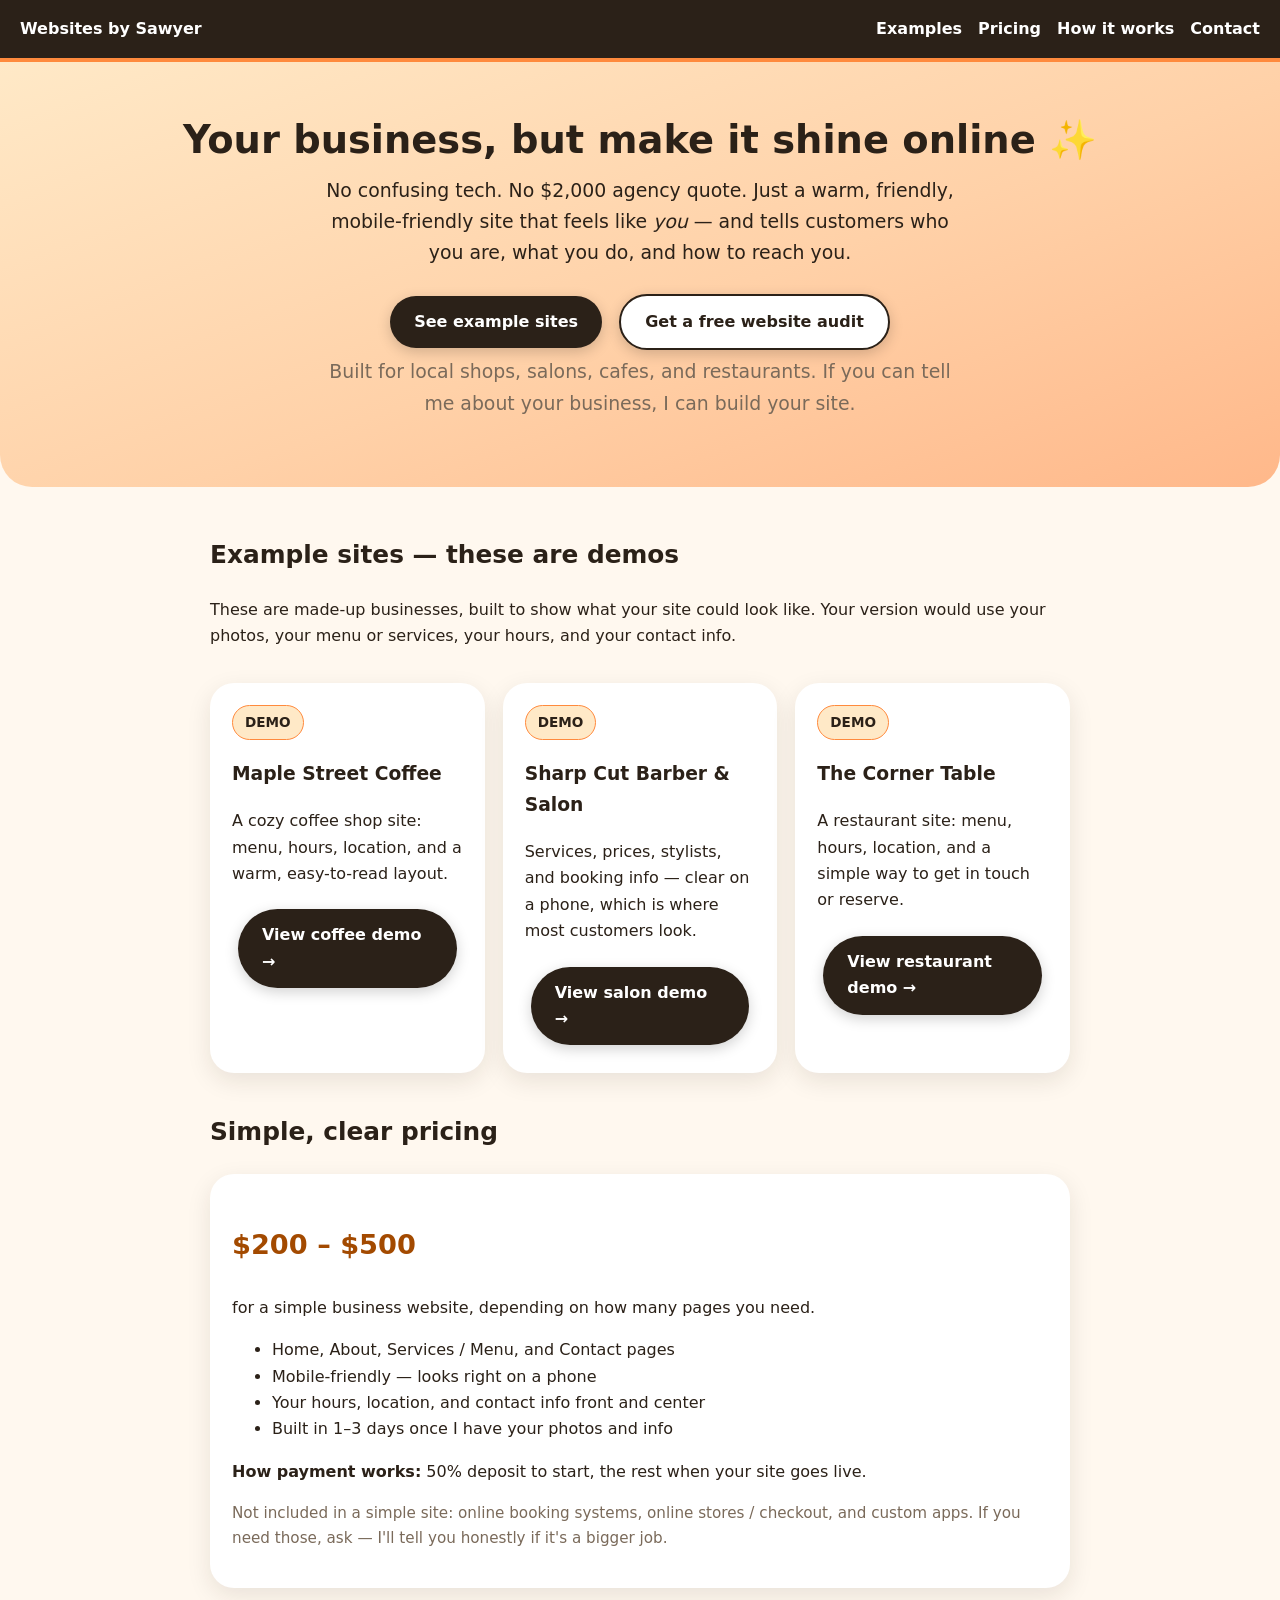
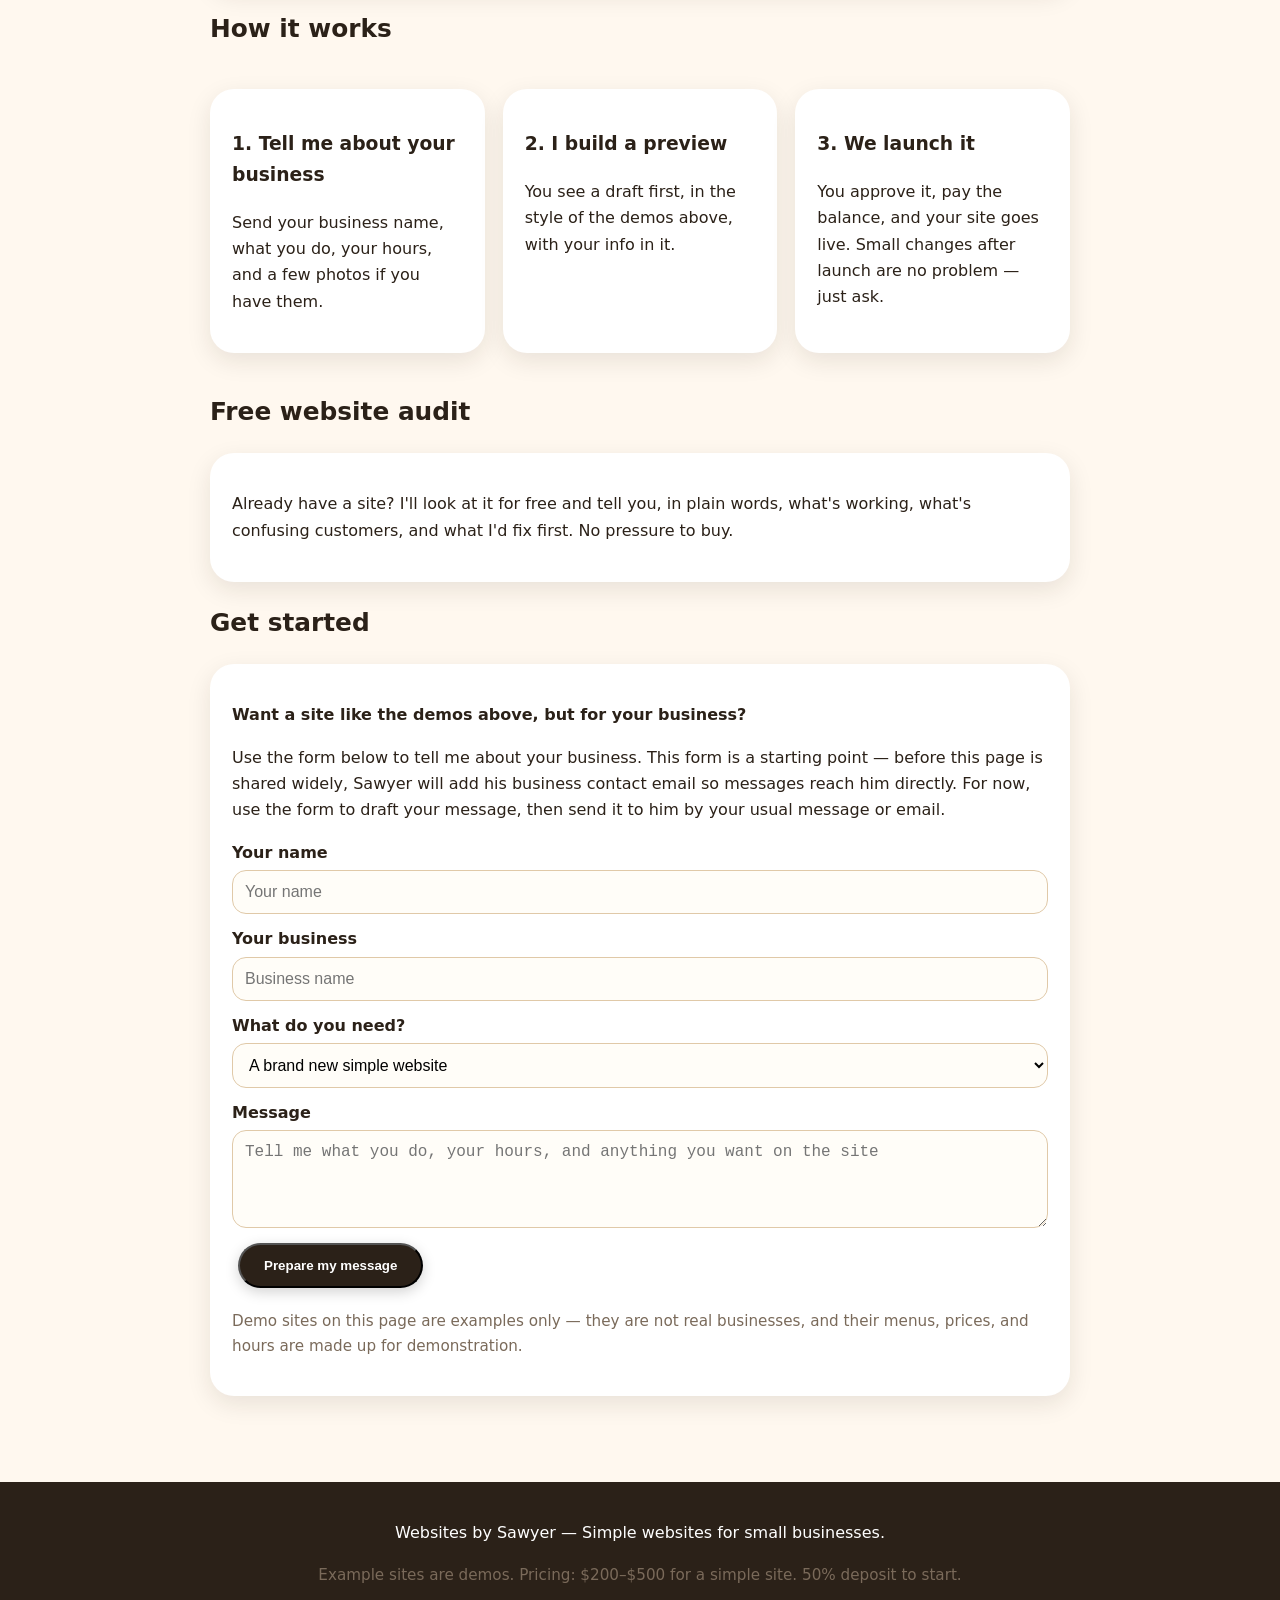
==== index.html @ b6673695 "Warmer, rounder, less boxy design with more personality" ====
<!DOCTYPE html><html lang="en"><head><meta charset="utf-8"><meta name="viewport" content="width=device-width,initial-scale=1">
<title>Websites by Sawyer — Simple Websites for Small Businesses</title><link rel="stylesheet" href="style.css"></head><body>
<header><a href="index.html"><strong>Websites by Sawyer</strong></a><nav><a href="#examples">Examples</a><a href="#pricing">Pricing</a><a href="#how">How it works</a><a href="#contact">Contact</a></nav></header>
<section class="hero"><h1>Your business, but make it shine online ✨</h1><p>No confusing tech. No $2,000 agency quote. Just a warm, friendly, mobile-friendly site that feels like <em>you</em> — and tells customers who you are, what you do, and how to reach you.</p>
<a class="btn" href="#examples">See example sites</a> <a class="btn light" href="#contact">Get a free website audit</a>
<p class="small">Built for local shops, salons, cafes, and restaurants. If you can tell me about your business, I can build your site.</p></section>
<main class="wrap">
<h2 id="examples">Example sites — these are demos</h2><p>These are made-up businesses, built to show what your site could look like. Your version would use your photos, your menu or services, your hours, and your contact info.</p>
<div class="grid">
<div class="card"><span class="demo-tag">DEMO</span><h3>Maple Street Coffee</h3><p>A cozy coffee shop site: menu, hours, location, and a warm, easy-to-read layout.</p><a class="btn" href="demos/coffee.html">View coffee demo →</a></div>
<div class="card"><span class="demo-tag">DEMO</span><h3>Sharp Cut Barber &amp; Salon</h3><p>Services, prices, stylists, and booking info — clear on a phone, which is where most customers look.</p><a class="btn" href="demos/salon.html">View salon demo →</a></div>
<div class="card"><span class="demo-tag">DEMO</span><h3>The Corner Table</h3><p>A restaurant site: menu, hours, location, and a simple way to get in touch or reserve.</p><a class="btn" href="demos/restaurant.html">View restaurant demo →</a></div>
</div>

<h2 id="pricing">Simple, clear pricing</h2>
<div class="card"><p class="price">$200 – $500</p><p>for a simple business website, depending on how many pages you need.</p><ul>
<li>Home, About, Services / Menu, and Contact pages</li><li>Mobile-friendly — looks right on a phone</li><li>Your hours, location, and contact info front and center</li><li>Built in 1–3 days once I have your photos and info</li></ul><p><strong>How payment works:</strong> 50% deposit to start, the rest when your site goes live.</p><p class="small">Not included in a simple site: online booking systems, online stores / checkout, and custom apps. If you need those, ask — I'll tell you honestly if it's a bigger job.</p></div>

<h2 id="how">How it works</h2><div class="grid">
<div class="card"><h3>1. Tell me about your business</h3><p>Send your business name, what you do, your hours, and a few photos if you have them.</p></div>
<div class="card"><h3>2. I build a preview</h3><p>You see a draft first, in the style of the demos above, with your info in it.</p></div>
<div class="card"><h3>3. We launch it</h3><p>You approve it, pay the balance, and your site goes live. Small changes after launch are no problem — just ask.</p></div></div>

<h2>Free website audit</h2><div class="card"><p>Already have a site? I'll look at it for free and tell you, in plain words, what's working, what's confusing customers, and what I'd fix first. No pressure to buy.</p></div>

<h2 id="contact">Get started</h2><div class="card">
<p><strong>Want a site like the demos above, but for your business?</strong></p>
<p>Use the form below to tell me about your business. This form is a starting point — before this page is shared widely, Sawyer will add his business contact email so messages reach him directly. For now, use the form to draft your message, then send it to him by your usual message or email.</p>
<form onsubmit="document.getElementById('thanks').style.display='block';return false;">
<label>Your name</label><input required placeholder="Your name">
<label>Your business</label><input required placeholder="Business name">
<label>What do you need?</label><select><option>A brand new simple website</option><option>A free audit of my current site</option><option>Fixes / updates to my current site</option></select>
<label>Message</label><textarea rows="4" placeholder="Tell me what you do, your hours, and anything you want on the site"></textarea>
<button class="btn" type="submit">Prepare my message</button>
<p id="thanks" style="display:none"><strong>Thanks!</strong> Copy your message above and send it to Sawyer. Once his business email is added here, this form will send directly.</p>
</form><p class="small">Demo sites on this page are examples only — they are not real businesses, and their menus, prices, and hours are made up for demonstration.</p></div>
</main><footer><p>Websites by Sawyer — Simple websites for small businesses.</p><p class="small">Example sites are demos. Pricing: $200–$500 for a simple site. 50% deposit to start.</p></footer></body></html>
---- style.css ----
*{box-sizing:border-box}body{margin:0;font-family:system-ui,-apple-system,Segoe UI,Roboto,Arial,sans-serif;color:#2b2118;background:#fff8ef;line-height:1.65}
a{color:#a34a00}header{background:#2b2118;color:#fff;padding:16px 20px;display:flex;justify-content:space-between;align-items:center;flex-wrap:wrap;gap:10px;border-bottom:4px solid #ff8a3d}
header a{color:#fff;text-decoration:none}nav a{margin-left:16px;font-weight:600}
.wrap{max-width:900px;margin:0 auto;padding:28px 20px}
.hero{padding:56px 20px 48px;text-align:center;background:linear-gradient(160deg,#ffe9c7,#ffd1a8 55%,#ffb88a);border-bottom-left-radius:32px;border-bottom-right-radius:32px}
.hero h1{font-size:2.4rem;line-height:1.15;margin:0 0 12px}.hero p{font-size:1.18rem;max-width:640px;margin:0 auto 20px}
.btn{display:inline-block;background:#2b2118;color:#fff!important;padding:13px 24px;border-radius:999px;text-decoration:none;font-weight:700;margin:6px;box-shadow:0 4px 14px rgba(0,0,0,.18);transition:transform .15s}
.btn:hover{transform:translateY(-2px)}.btn.light{background:#fff;color:#2b2118!important;border:2px solid #2b2118}
.card{border:0;border-radius:24px;padding:22px;margin:18px 0;background:#fff;box-shadow:0 8px 24px rgba(43,33,24,.10)}
.grid{display:grid;grid-template-columns:repeat(auto-fit,minmax(240px,1fr));gap:18px}
.price{font-size:1.7rem;font-weight:800;color:#a34a00}.demo-tag{display:inline-block;background:#ffe9c7;border:1px solid #ff8a3d;padding:5px 12px;border-radius:999px;font-size:.85rem;font-weight:800}
label{display:block;margin:12px 0 4px;font-weight:600}input,textarea,select{width:100%;padding:12px;border:1px solid #e0c9a8;border-radius:14px;font-size:1rem;background:#fffdf8}
button{cursor:pointer}footer{background:#2b2118;color:#fff;text-align:center;padding:22px;margin-top:40px}
.small{color:#7a6a5a;font-size:.95rem}.menu-item{display:flex;justify-content:space-between;gap:16px;padding:12px 0;border-bottom:1px dashed #e0c9a8}
h2{font-size:1.55rem}
@media(max-width:600px){.hero h1{font-size:1.85rem}nav a{margin-left:10px}.hero{border-bottom-left-radius:24px;border-bottom-right-radius:24px}}
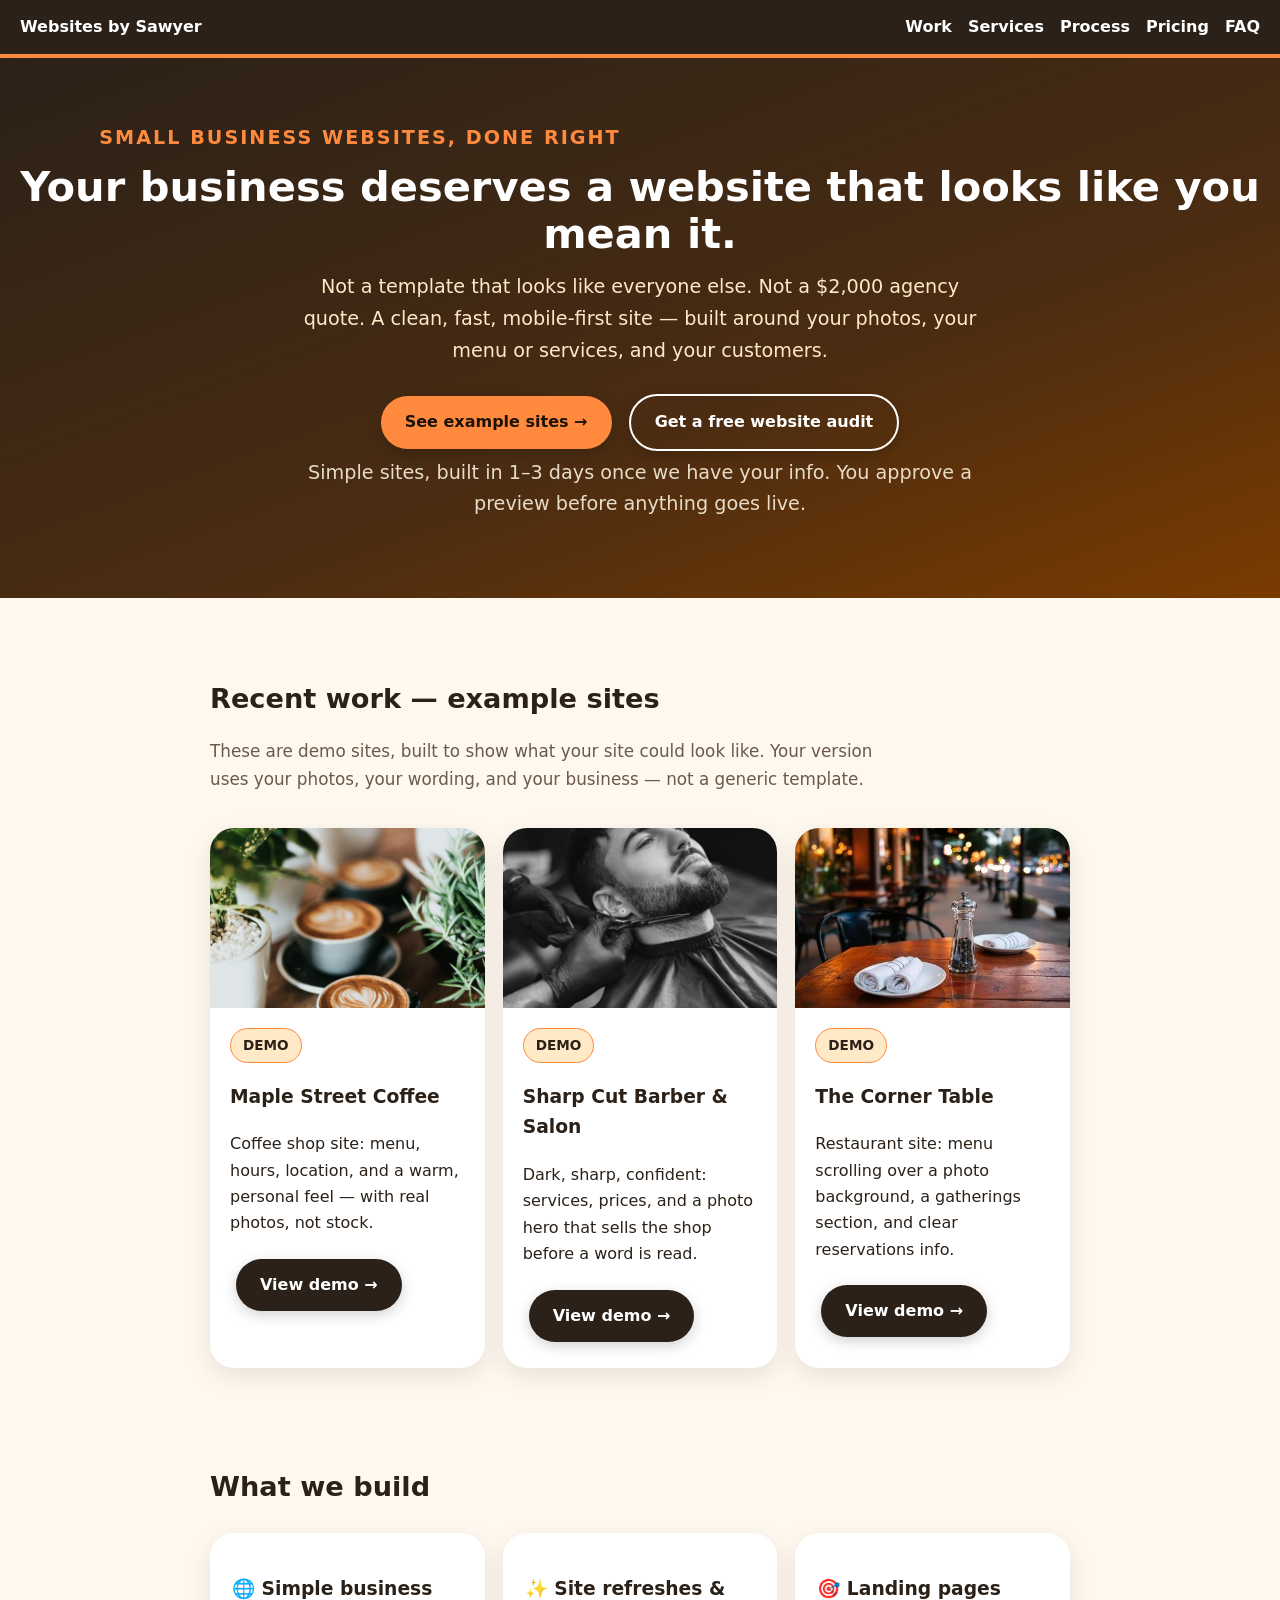
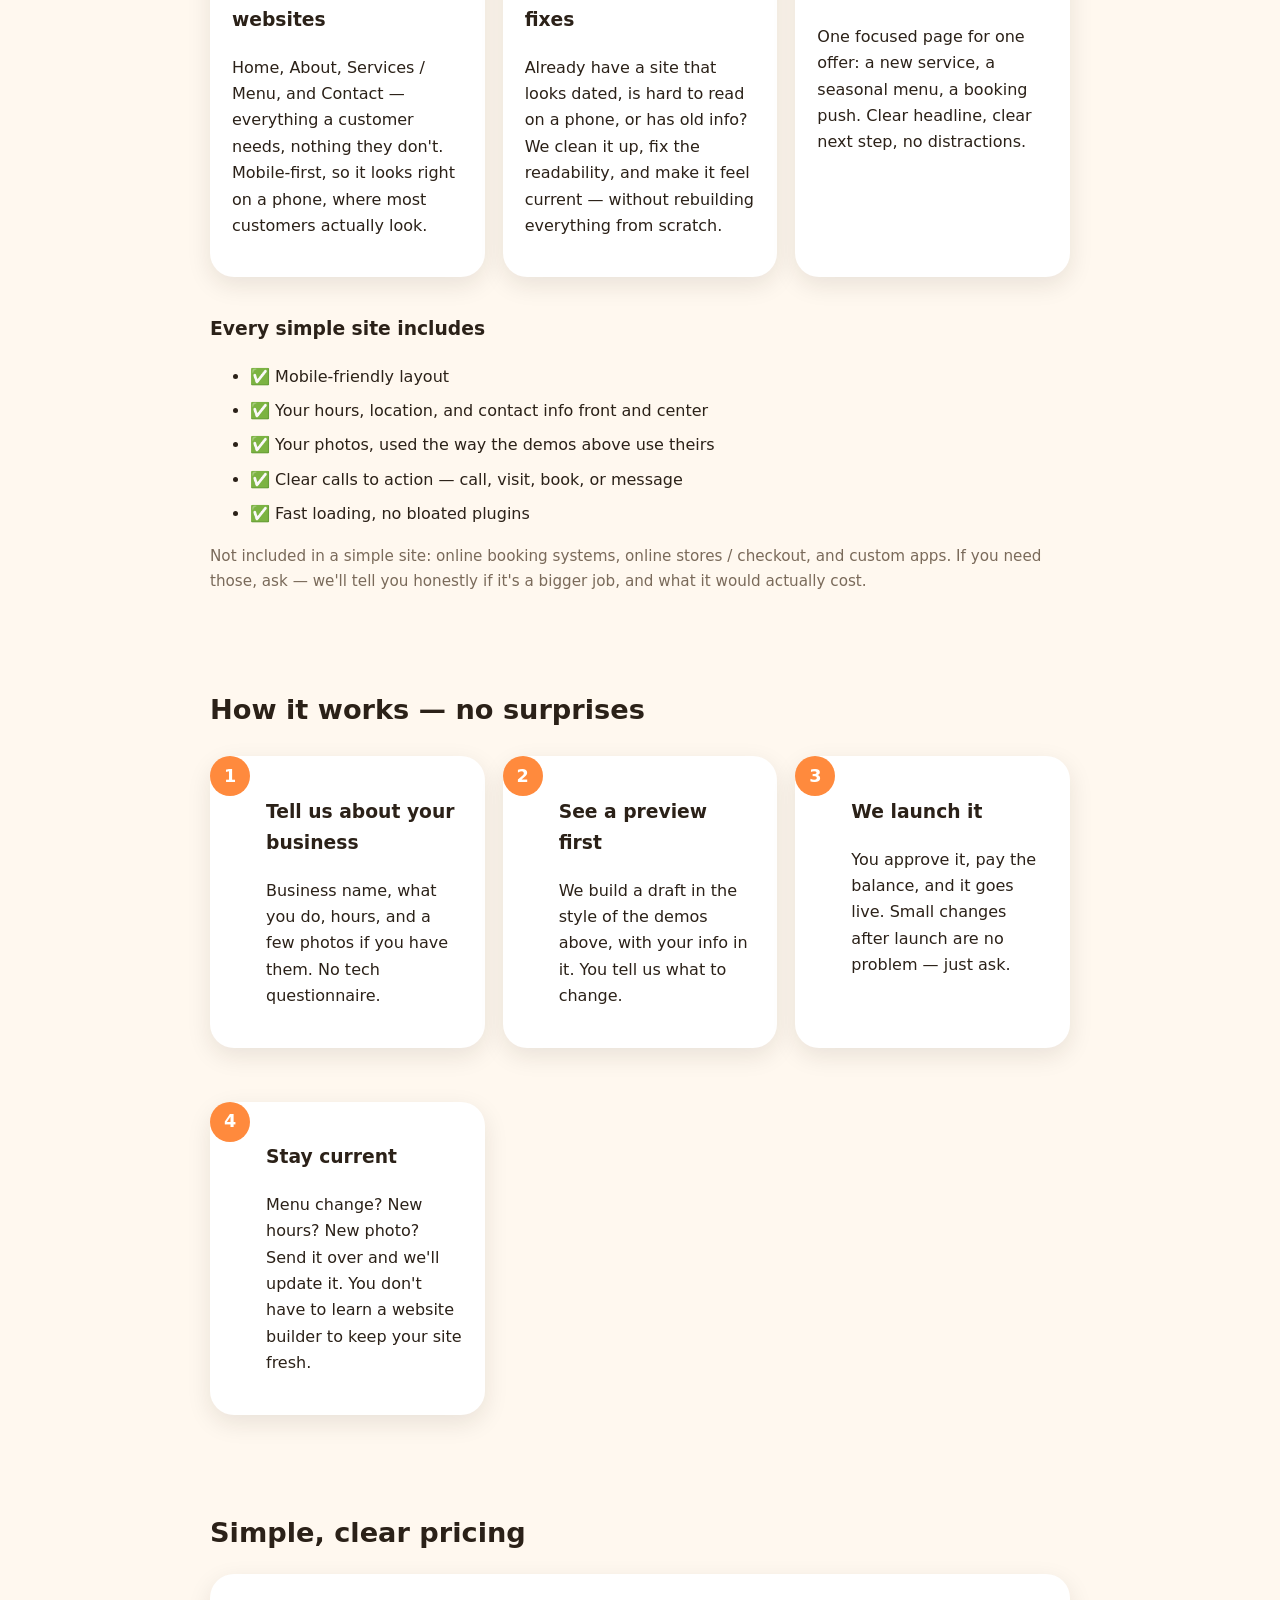
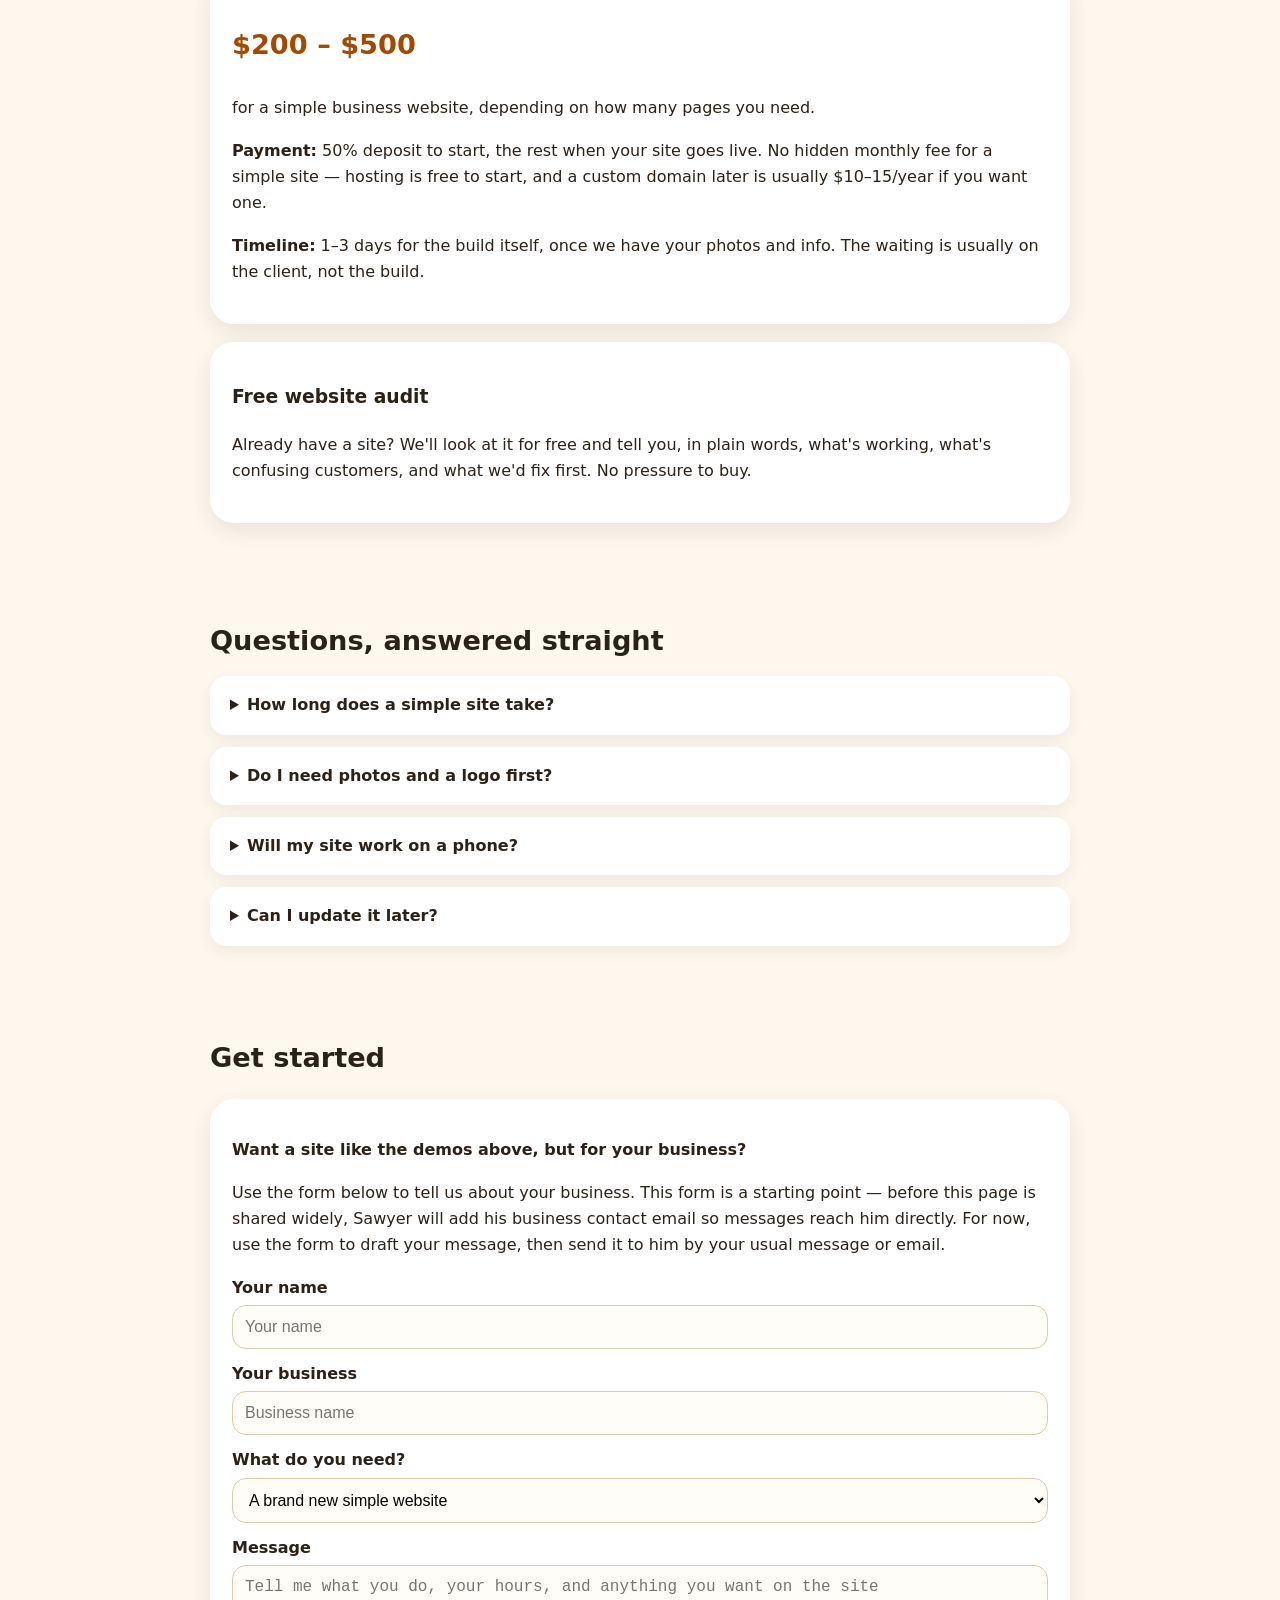
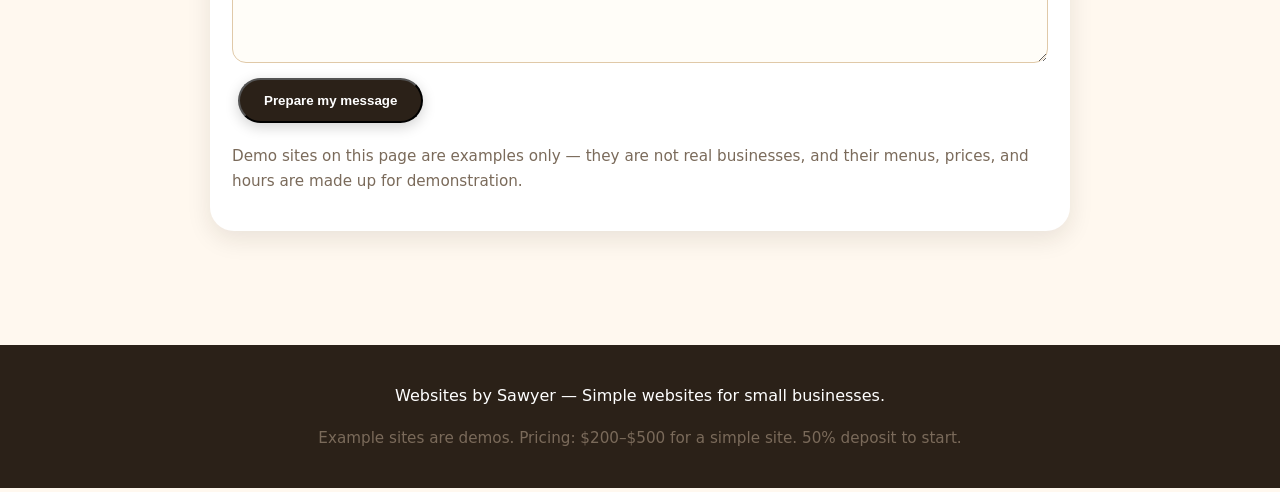
==== commit d974272c: "Landing page: advanced professional redesign with portfolio photos, services, process, FAQ" ====
--- a/index.html
+++ b/index.html
@@ -1,31 +1,60 @@
 <!DOCTYPE html><html lang="en"><head><meta charset="utf-8"><meta name="viewport" content="width=device-width,initial-scale=1">
-<title>Websites by Sawyer — Simple Websites for Small Businesses</title><link rel="stylesheet" href="style.css"></head><body>
-<header><a href="index.html"><strong>Websites by Sawyer</strong></a><nav><a href="#examples">Examples</a><a href="#pricing">Pricing</a><a href="#how">How it works</a><a href="#contact">Contact</a></nav></header>
-<section class="hero"><h1>Your business, but make it shine online ✨</h1><p>No confusing tech. No $2,000 agency quote. Just a warm, friendly, mobile-friendly site that feels like <em>you</em> — and tells customers who you are, what you do, and how to reach you.</p>
-<a class="btn" href="#examples">See example sites</a> <a class="btn light" href="#contact">Get a free website audit</a>
-<p class="small">Built for local shops, salons, cafes, and restaurants. If you can tell me about your business, I can build your site.</p></section>
+<title>Websites by Sawyer — Simple Websites for Small Businesses</title><link rel="stylesheet" href="style.css">
+<style>
+.topbar{position:sticky;top:0;z-index:10;background:#2b2118;color:#fff;padding:14px 20px;display:flex;justify-content:space-between;align-items:center;flex-wrap:wrap;gap:10px;border-bottom:4px solid #ff8a3d}
+.topbar a{color:#fff;text-decoration:none}.topbar nav a{margin-left:16px;font-weight:600}
+.hero2{padding:64px 20px 56px;text-align:center;background:linear-gradient(160deg,#2b2118,#4a2c12 60%,#7a3b00);color:#fff}
+.hero2 h1{font-size:2.6rem;line-height:1.12;margin:0 0 14px}.hero2 p{font-size:1.2rem;max-width:680px;margin:0 auto 22px;color:#ffe9c7}
+.hero2 .btn{background:#ff8a3d;color:#1e1206!important;border:0}
+.section{padding:28px 0}.section h2{font-size:1.7rem;margin-bottom:6px}.lead{color:#6b5a4a;font-size:1.05rem;max-width:680px}
+.steps{counter-reset:step}.step{position:relative;padding-left:56px}.step b{position:absolute;left:0;top:0;width:40px;height:40px;border-radius:50%;background:#ff8a3d;color:#fff;display:flex;align-items:center;justify-content:center;font-size:1.1rem}
+.portfolio img{width:100%;height:180px;object-fit:cover;border-radius:16px 16px 0 0;display:block}
+.portfolio .card{padding:0;overflow:hidden}.portfolio .card>div{padding:20px}
+.faq details{background:#fff;border-radius:16px;padding:16px 20px;margin:12px 0;box-shadow:0 6px 18px rgba(43,33,24,.08)}
+.faq summary{font-weight:700;cursor:pointer}
+.check li{margin:8px 0}
+@media(max-width:600px){.hero2 h1{font-size:2rem}.topbar nav a{margin-left:10px}}
+</style></head><body>
+<header class="topbar"><a href="index.html"><strong>Websites by Sawyer</strong></a><nav><a href="#work">Work</a><a href="#services">Services</a><a href="#process">Process</a><a href="#pricing">Pricing</a><a href="#faq">FAQ</a></nav></header>
+<section class="hero2"><p style="letter-spacing:2px;font-weight:800;color:#ff8a3d;margin:0 0 10px">SMALL BUSINESS WEBSITES, DONE RIGHT</p>
+<h1>Your business deserves a website that looks like you mean it.</h1>
+<p>Not a template that looks like everyone else. Not a $2,000 agency quote. A clean, fast, mobile-first site — built around your photos, your menu or services, and your customers.</p>
+<a class="btn" href="#work">See example sites →</a> <a class="btn light" href="#contact" style="background:transparent;color:#fff!important;border:2px solid #fff">Get a free website audit</a>
+<p class="small" style="color:#e8dcc8">Simple sites, built in 1–3 days once we have your info. You approve a preview before anything goes live.</p></section>
 <main class="wrap">
-<h2 id="examples">Example sites — these are demos</h2><p>These are made-up businesses, built to show what your site could look like. Your version would use your photos, your menu or services, your hours, and your contact info.</p>
-<div class="grid">
-<div class="card"><span class="demo-tag">DEMO</span><h3>Maple Street Coffee</h3><p>A cozy coffee shop site: menu, hours, location, and a warm, easy-to-read layout.</p><a class="btn" href="demos/coffee.html">View coffee demo →</a></div>
-<div class="card"><span class="demo-tag">DEMO</span><h3>Sharp Cut Barber &amp; Salon</h3><p>Services, prices, stylists, and booking info — clear on a phone, which is where most customers look.</p><a class="btn" href="demos/salon.html">View salon demo →</a></div>
-<div class="card"><span class="demo-tag">DEMO</span><h3>The Corner Table</h3><p>A restaurant site: menu, hours, location, and a simple way to get in touch or reserve.</p><a class="btn" href="demos/restaurant.html">View restaurant demo →</a></div>
-</div>
+<section class="section" id="work"><h2>Recent work — example sites</h2><p class="lead">These are demo sites, built to show what your site could look like. Your version uses your photos, your wording, and your business — not a generic template.</p>
+<div class="grid portfolio">
+<div class="card"><img src="demos/coffee-photo.jpg" alt="Latte art coffees on a wooden table"><div><span class="demo-tag">DEMO</span><h3>Maple Street Coffee</h3><p>Coffee shop site: menu, hours, location, and a warm, personal feel — with real photos, not stock.</p><a class="btn" href="demos/coffee.html">View demo →</a></div></div>
+<div class="card"><img src="demos/barber-hero.jpg" alt="Barber trimming a beard"><div><span class="demo-tag">DEMO</span><h3>Sharp Cut Barber &amp; Salon</h3><p>Dark, sharp, confident: services, prices, and a photo hero that sells the shop before a word is read.</p><a class="btn" href="demos/salon.html">View demo →</a></div></div>
+<div class="card"><img src="demos/restaurant-hero.jpg" alt="Set outdoor restaurant table"><div><span class="demo-tag">DEMO</span><h3>The Corner Table</h3><p>Restaurant site: menu scrolling over a photo background, a gatherings section, and clear reservations info.</p><a class="btn" href="demos/restaurant.html">View demo →</a></div></div>
+</div></section>
 
-<h2 id="pricing">Simple, clear pricing</h2>
-<div class="card"><p class="price">$200 – $500</p><p>for a simple business website, depending on how many pages you need.</p><ul>
-<li>Home, About, Services / Menu, and Contact pages</li><li>Mobile-friendly — looks right on a phone</li><li>Your hours, location, and contact info front and center</li><li>Built in 1–3 days once I have your photos and info</li></ul><p><strong>How payment works:</strong> 50% deposit to start, the rest when your site goes live.</p><p class="small">Not included in a simple site: online booking systems, online stores / checkout, and custom apps. If you need those, ask — I'll tell you honestly if it's a bigger job.</p></div>
+<section class="section" id="services"><h2>What we build</h2><div class="grid">
+<div class="card"><h3>🌐 Simple business websites</h3><p>Home, About, Services / Menu, and Contact — everything a customer needs, nothing they don't. Mobile-first, so it looks right on a phone, where most customers actually look.</p></div>
+<div class="card"><h3>✨ Site refreshes &amp; fixes</h3><p>Already have a site that looks dated, is hard to read on a phone, or has old info? We clean it up, fix the readability, and make it feel current — without rebuilding everything from scratch.</p></div>
+<div class="card"><h3>🎯 Landing pages</h3><p>One focused page for one offer: a new service, a seasonal menu, a booking push. Clear headline, clear next step, no distractions.</p></div></div>
+<h3>Every simple site includes</h3><ul class="check"><li>✅ Mobile-friendly layout</li><li>✅ Your hours, location, and contact info front and center</li><li>✅ Your photos, used the way the demos above use theirs</li><li>✅ Clear calls to action — call, visit, book, or message</li><li>✅ Fast loading, no bloated plugins</li></ul><p class="small">Not included in a simple site: online booking systems, online stores / checkout, and custom apps. If you need those, ask — we'll tell you honestly if it's a bigger job, and what it would actually cost.</p></section>
 
-<h2 id="how">How it works</h2><div class="grid">
-<div class="card"><h3>1. Tell me about your business</h3><p>Send your business name, what you do, your hours, and a few photos if you have them.</p></div>
-<div class="card"><h3>2. I build a preview</h3><p>You see a draft first, in the style of the demos above, with your info in it.</p></div>
-<div class="card"><h3>3. We launch it</h3><p>You approve it, pay the balance, and your site goes live. Small changes after launch are no problem — just ask.</p></div></div>
+<section class="section" id="process"><h2>How it works — no surprises</h2><div class="grid steps">
+<div class="card step"><b>1</b><h3>Tell us about your business</h3><p>Business name, what you do, hours, and a few photos if you have them. No tech questionnaire.</p></div>
+<div class="card step"><b>2</b><h3>See a preview first</h3><p>We build a draft in the style of the demos above, with your info in it. You tell us what to change.</p></div>
+<div class="card step"><b>3</b><h3>We launch it</h3><p>You approve it, pay the balance, and it goes live. Small changes after launch are no problem — just ask.</p></div>
+<div class="card step"><b>4</b><h3>Stay current</h3><p>Menu change? New hours? New photo? Send it over and we'll update it. You don't have to learn a website builder to keep your site fresh.</p></div></div></section>
 
-<h2>Free website audit</h2><div class="card"><p>Already have a site? I'll look at it for free and tell you, in plain words, what's working, what's confusing customers, and what I'd fix first. No pressure to buy.</p></div>
+<section class="section" id="pricing"><h2>Simple, clear pricing</h2>
+<div class="card"><p class="price">$200 – $500</p><p>for a simple business website, depending on how many pages you need.</p><p><strong>Payment:</strong> 50% deposit to start, the rest when your site goes live. No hidden monthly fee for a simple site — hosting is free to start, and a custom domain later is usually $10–15/year if you want one.</p><p><strong>Timeline:</strong> 1–3 days for the build itself, once we have your photos and info. The waiting is usually on the client, not the build.</p></div>
+<div class="card"><h3>Free website audit</h3><p>Already have a site? We'll look at it for free and tell you, in plain words, what's working, what's confusing customers, and what we'd fix first. No pressure to buy.</p></div></section>
 
-<h2 id="contact">Get started</h2><div class="card">
+<section class="section faq" id="faq"><h2>Questions, answered straight</h2>
+<details><summary>How long does a simple site take?</summary><p>A one-page landing site can be a few hours. A 4–5 page business site is usually 1–3 days of build time, once we have your info. Revisions and domain setup can stretch the calendar to about a week — the build isn't the slow part, waiting on photos and wording is.</p></details>
+<details><summary>Do I need photos and a logo first?</summary><p>Photos help a lot — the demos above prove it. A logo is nice, but not required to start. If you don't have photos yet, tell us and we'll plan around it, or use clean placeholder sections until you do.</p></details>
+<details><summary>Will my site work on a phone?</summary><p>Yes — that's the priority. Most customers will find you on a phone, so every site is built mobile-first and checked on a phone screen before launch.</p></details>
+<details><summary>Can I update it later?</summary><p>Yes. Send us the new menu, hours, or photo and we'll update it. You don't have to learn a builder, and you don't have to start over.</p></details>
+</section>
+
+<section class="section" id="contact"><h2>Get started</h2><div class="card">
 <p><strong>Want a site like the demos above, but for your business?</strong></p>
-<p>Use the form below to tell me about your business. This form is a starting point — before this page is shared widely, Sawyer will add his business contact email so messages reach him directly. For now, use the form to draft your message, then send it to him by your usual message or email.</p>
+<p>Use the form below to tell us about your business. This form is a starting point — before this page is shared widely, Sawyer will add his business contact email so messages reach him directly. For now, use the form to draft your message, then send it to him by your usual message or email.</p>
 <form onsubmit="document.getElementById('thanks').style.display='block';return false;">
 <label>Your name</label><input required placeholder="Your name">
 <label>Your business</label><input required placeholder="Business name">
@@ -33,5 +62,5 @@
 <label>Message</label><textarea rows="4" placeholder="Tell me what you do, your hours, and anything you want on the site"></textarea>
 <button class="btn" type="submit">Prepare my message</button>
 <p id="thanks" style="display:none"><strong>Thanks!</strong> Copy your message above and send it to Sawyer. Once his business email is added here, this form will send directly.</p>
-</form><p class="small">Demo sites on this page are examples only — they are not real businesses, and their menus, prices, and hours are made up for demonstration.</p></div>
+</form><p class="small">Demo sites on this page are examples only — they are not real businesses, and their menus, prices, and hours are made up for demonstration.</p></div></section>
 </main><footer><p>Websites by Sawyer — Simple websites for small businesses.</p><p class="small">Example sites are demos. Pricing: $200–$500 for a simple site. 50% deposit to start.</p></footer></body></html>
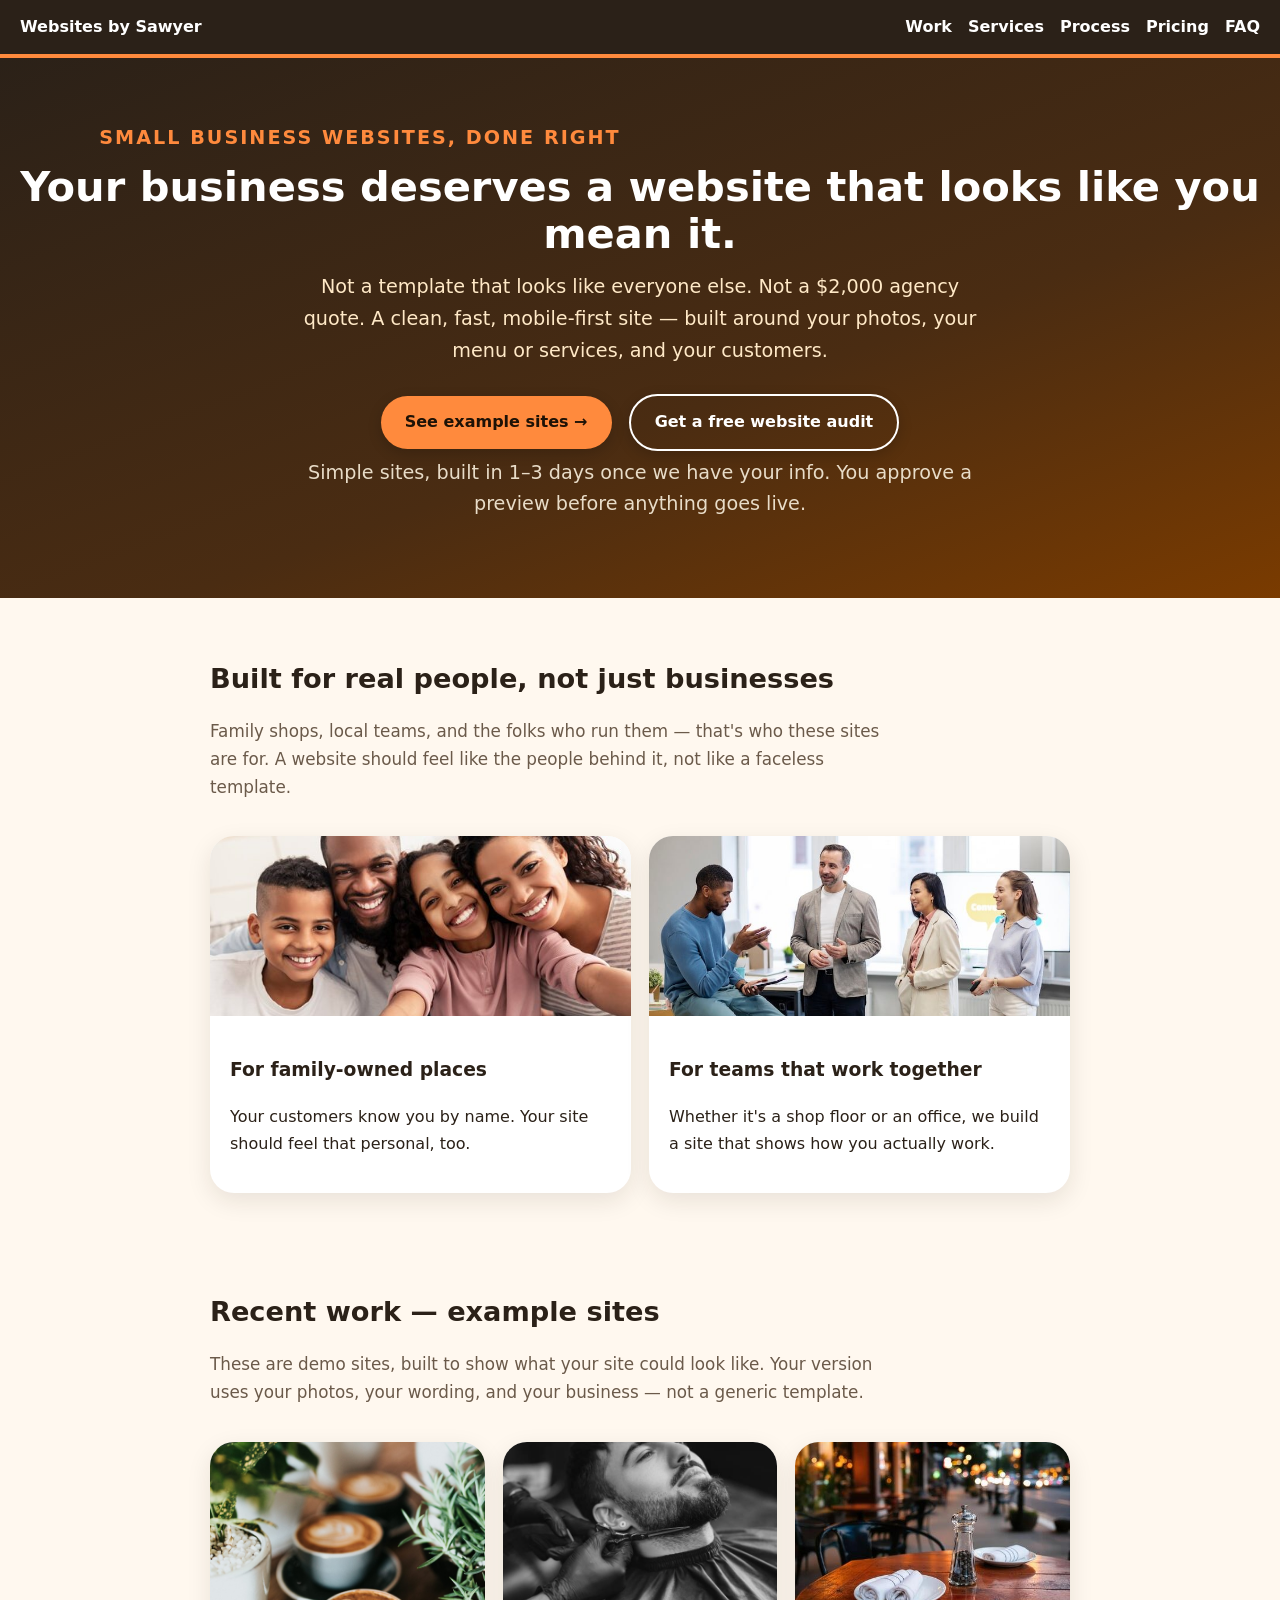
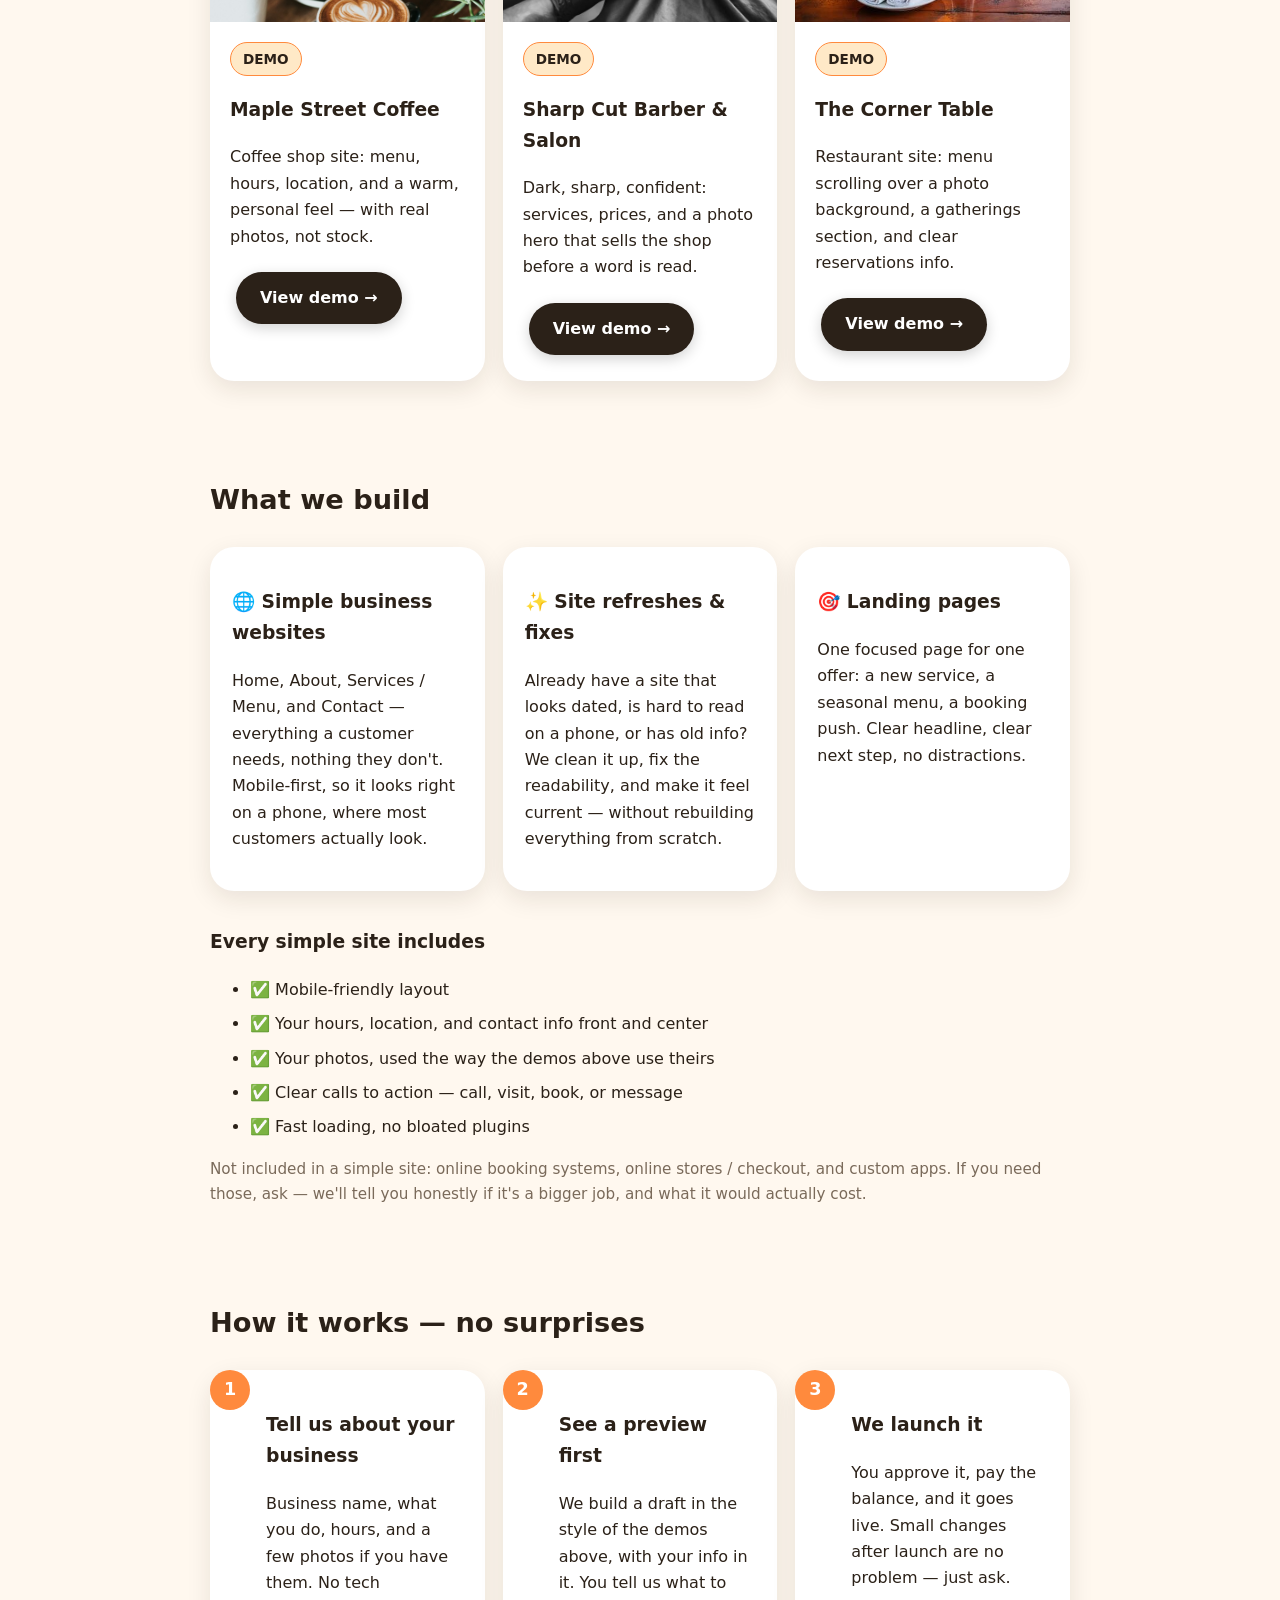
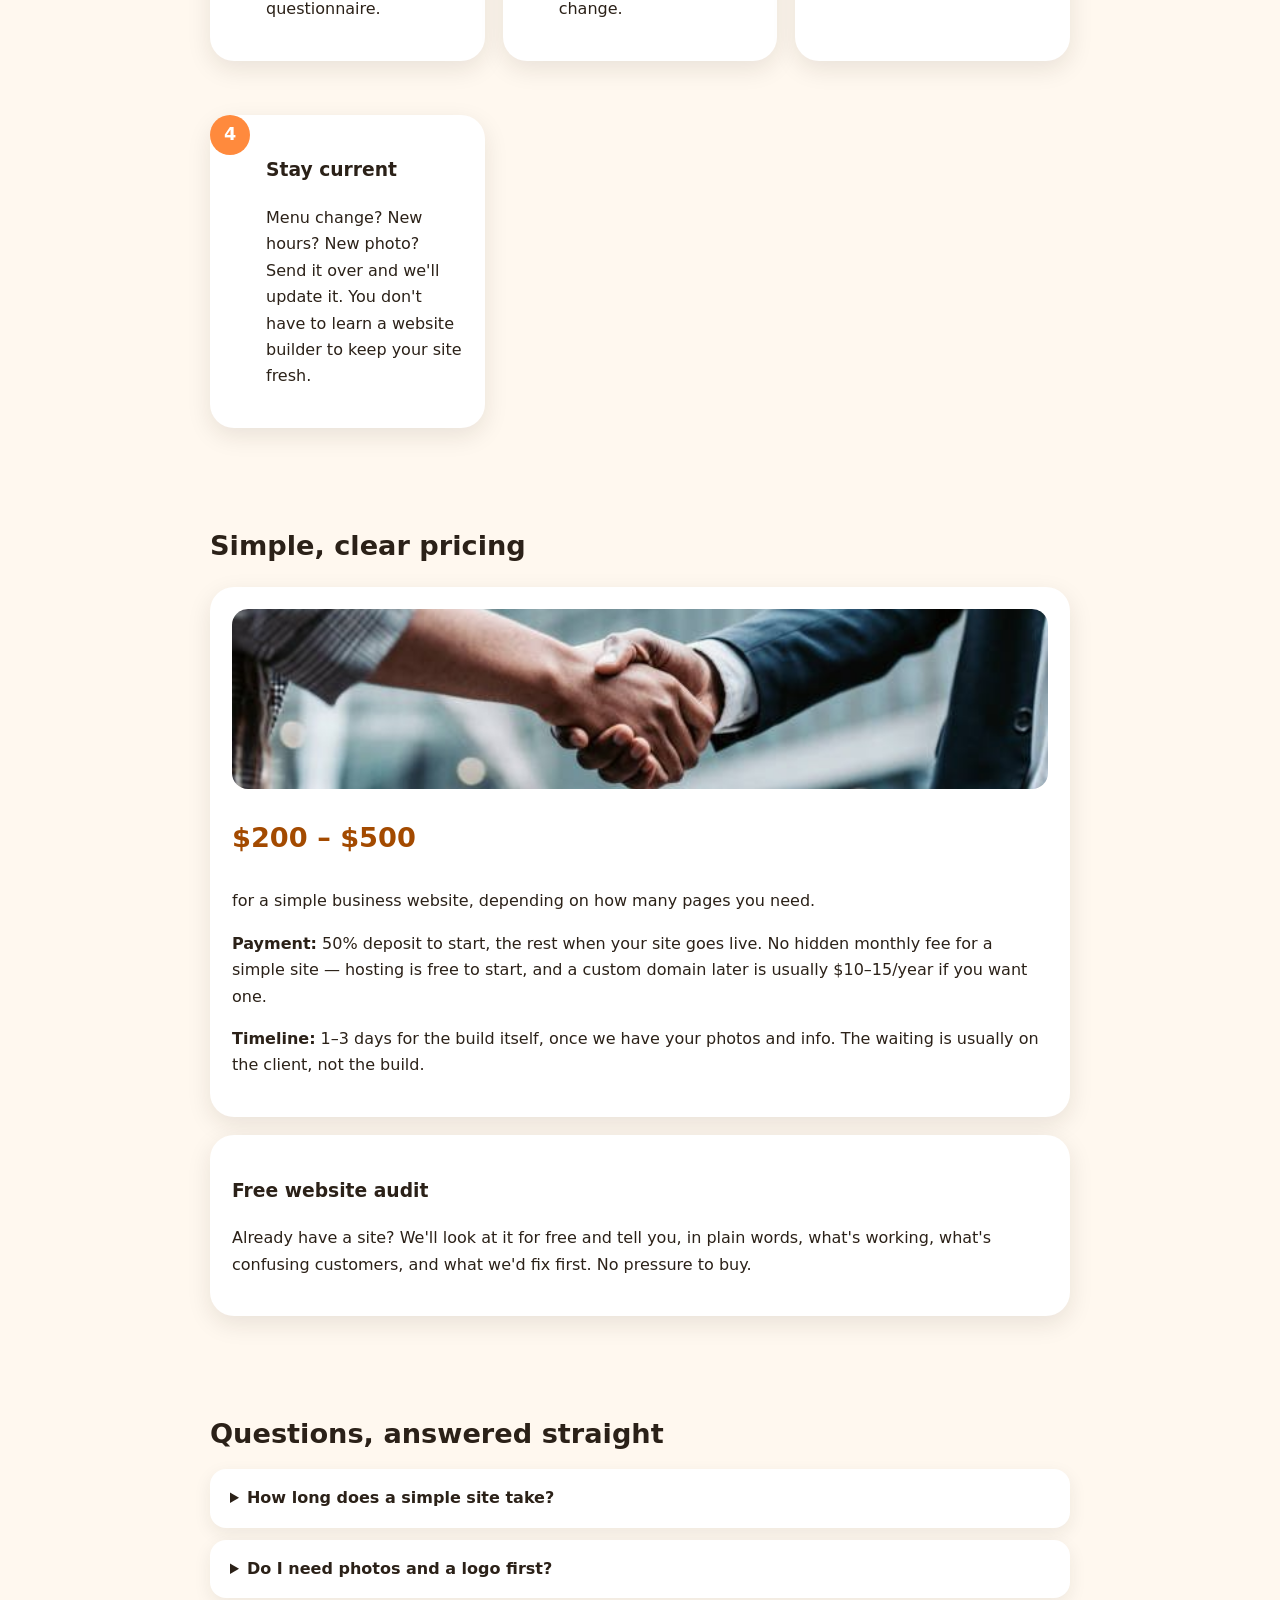
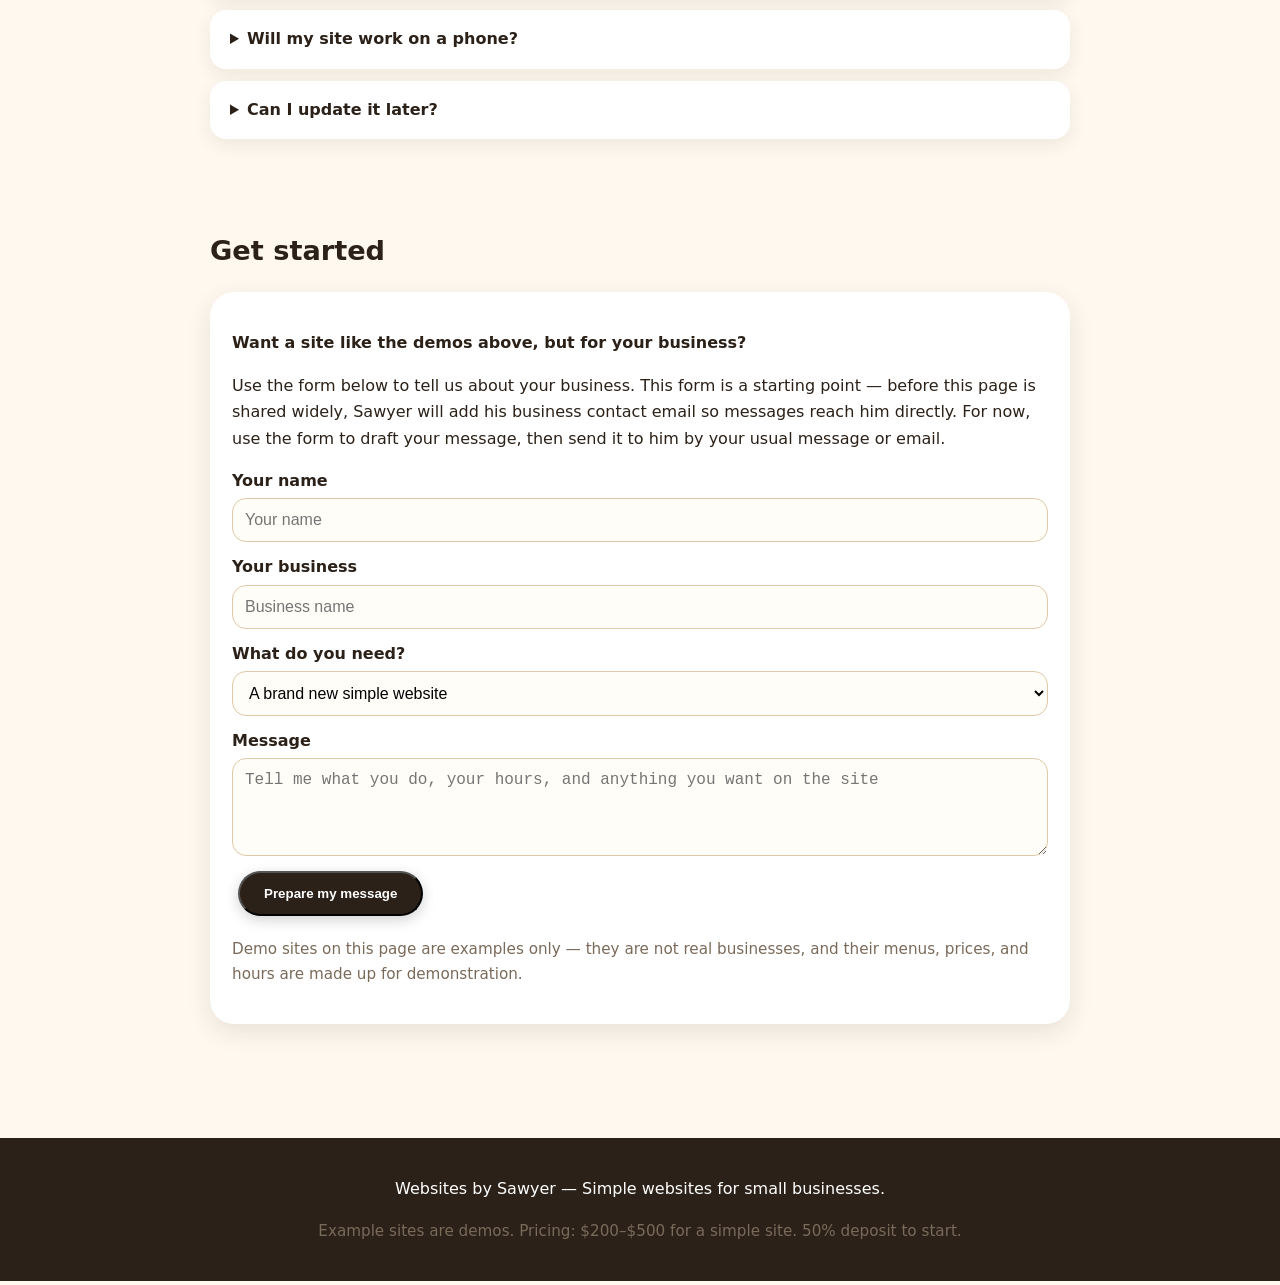
==== commit 8d0dcd79: "Landing page: add family, team and handshake photos for personal connection; watermarked florist pho" ====
--- a/index.html
+++ b/index.html
@@ -22,6 +22,11 @@
 <a class="btn" href="#work">See example sites →</a> <a class="btn light" href="#contact" style="background:transparent;color:#fff!important;border:2px solid #fff">Get a free website audit</a>
 <p class="small" style="color:#e8dcc8">Simple sites, built in 1–3 days once we have your info. You approve a preview before anything goes live.</p></section>
 <main class="wrap">
+<section class="section" style="padding-top:8px"><h2>Built for real people, not just businesses</h2><p class="lead">Family shops, local teams, and the folks who run them — that's who these sites are for. A website should feel like the people behind it, not like a faceless template.</p>
+<div class="grid portfolio">
+<div class="card"><img src="family.jpg" alt="A smiling family taking a selfie together"><div><h3>For family-owned places</h3><p>Your customers know you by name. Your site should feel that personal, too.</p></div></div>
+<div class="card"><img src="team.jpg" alt="A team talking together in a bright office"><div><h3>For teams that work together</h3><p>Whether it's a shop floor or an office, we build a site that shows how you actually work.</p></div></div>
+</div></section>
 <section class="section" id="work"><h2>Recent work — example sites</h2><p class="lead">These are demo sites, built to show what your site could look like. Your version uses your photos, your wording, and your business — not a generic template.</p>
 <div class="grid portfolio">
 <div class="card"><img src="demos/coffee-photo.jpg" alt="Latte art coffees on a wooden table"><div><span class="demo-tag">DEMO</span><h3>Maple Street Coffee</h3><p>Coffee shop site: menu, hours, location, and a warm, personal feel — with real photos, not stock.</p><a class="btn" href="demos/coffee.html">View demo →</a></div></div>
@@ -42,7 +47,7 @@
 <div class="card step"><b>4</b><h3>Stay current</h3><p>Menu change? New hours? New photo? Send it over and we'll update it. You don't have to learn a website builder to keep your site fresh.</p></div></div></section>
 
 <section class="section" id="pricing"><h2>Simple, clear pricing</h2>
-<div class="card"><p class="price">$200 – $500</p><p>for a simple business website, depending on how many pages you need.</p><p><strong>Payment:</strong> 50% deposit to start, the rest when your site goes live. No hidden monthly fee for a simple site — hosting is free to start, and a custom domain later is usually $10–15/year if you want one.</p><p><strong>Timeline:</strong> 1–3 days for the build itself, once we have your photos and info. The waiting is usually on the client, not the build.</p></div>
+<div class="card"><img src="handshake.jpg" alt="Two people shaking hands on a deal" style="width:100%;height:180px;object-fit:cover;border-radius:16px;display:block;margin-bottom:16px"><p class="price">$200 – $500</p><p>for a simple business website, depending on how many pages you need.</p><p><strong>Payment:</strong> 50% deposit to start, the rest when your site goes live. No hidden monthly fee for a simple site — hosting is free to start, and a custom domain later is usually $10–15/year if you want one.</p><p><strong>Timeline:</strong> 1–3 days for the build itself, once we have your photos and info. The waiting is usually on the client, not the build.</p></div>
 <div class="card"><h3>Free website audit</h3><p>Already have a site? We'll look at it for free and tell you, in plain words, what's working, what's confusing customers, and what we'd fix first. No pressure to buy.</p></div></section>
 
 <section class="section faq" id="faq"><h2>Questions, answered straight</h2>
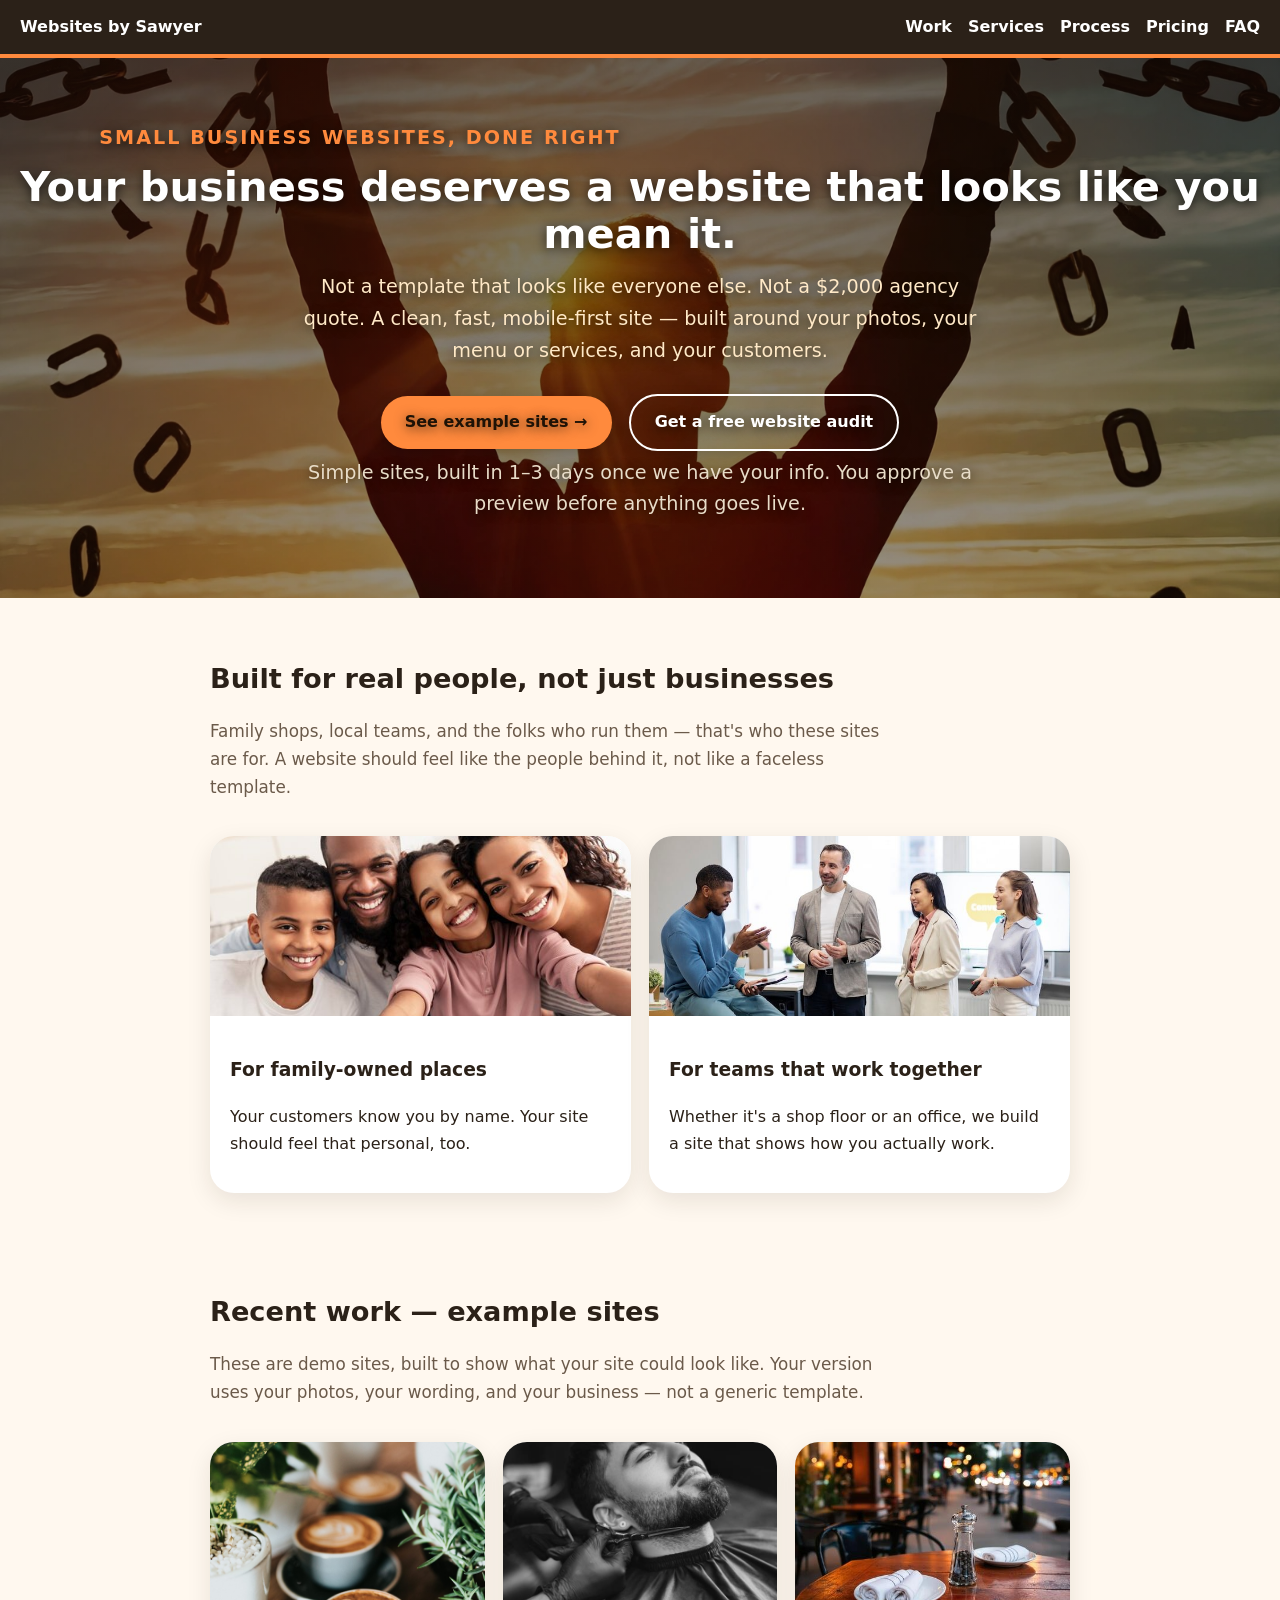
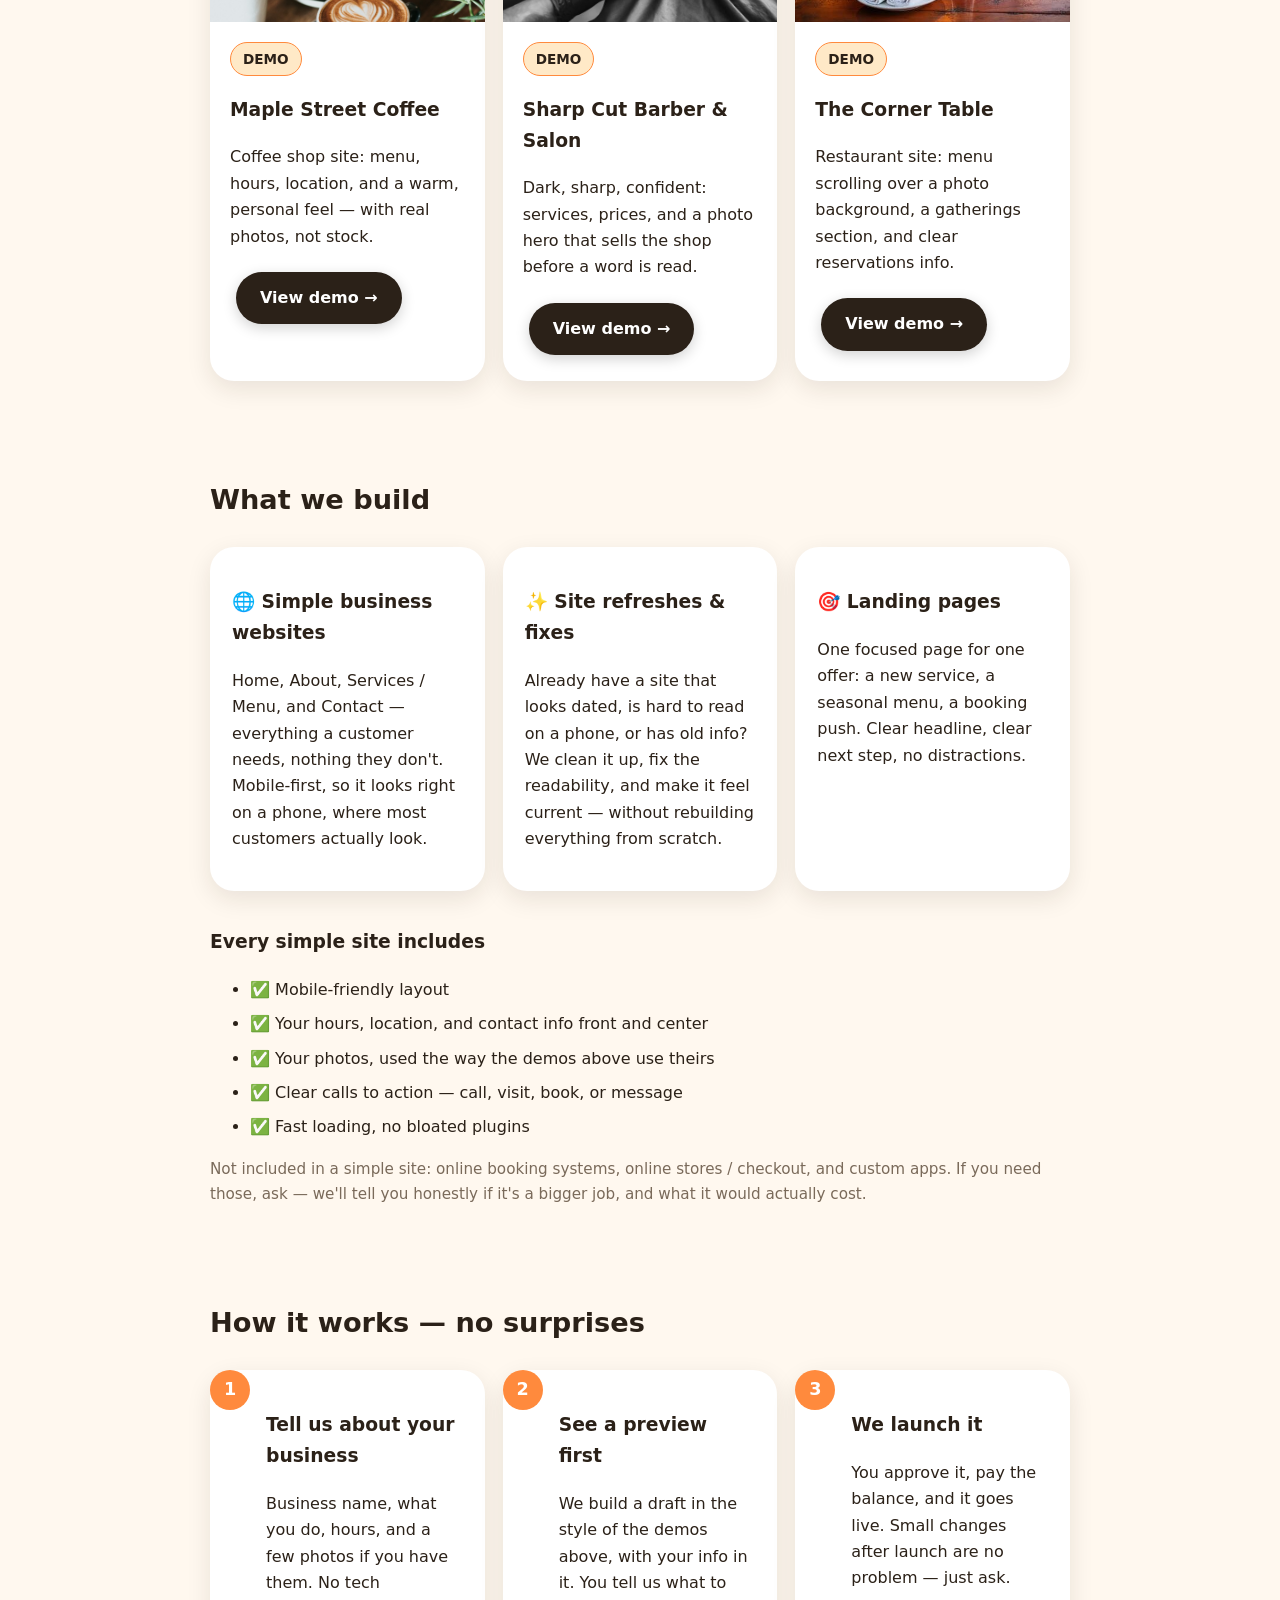
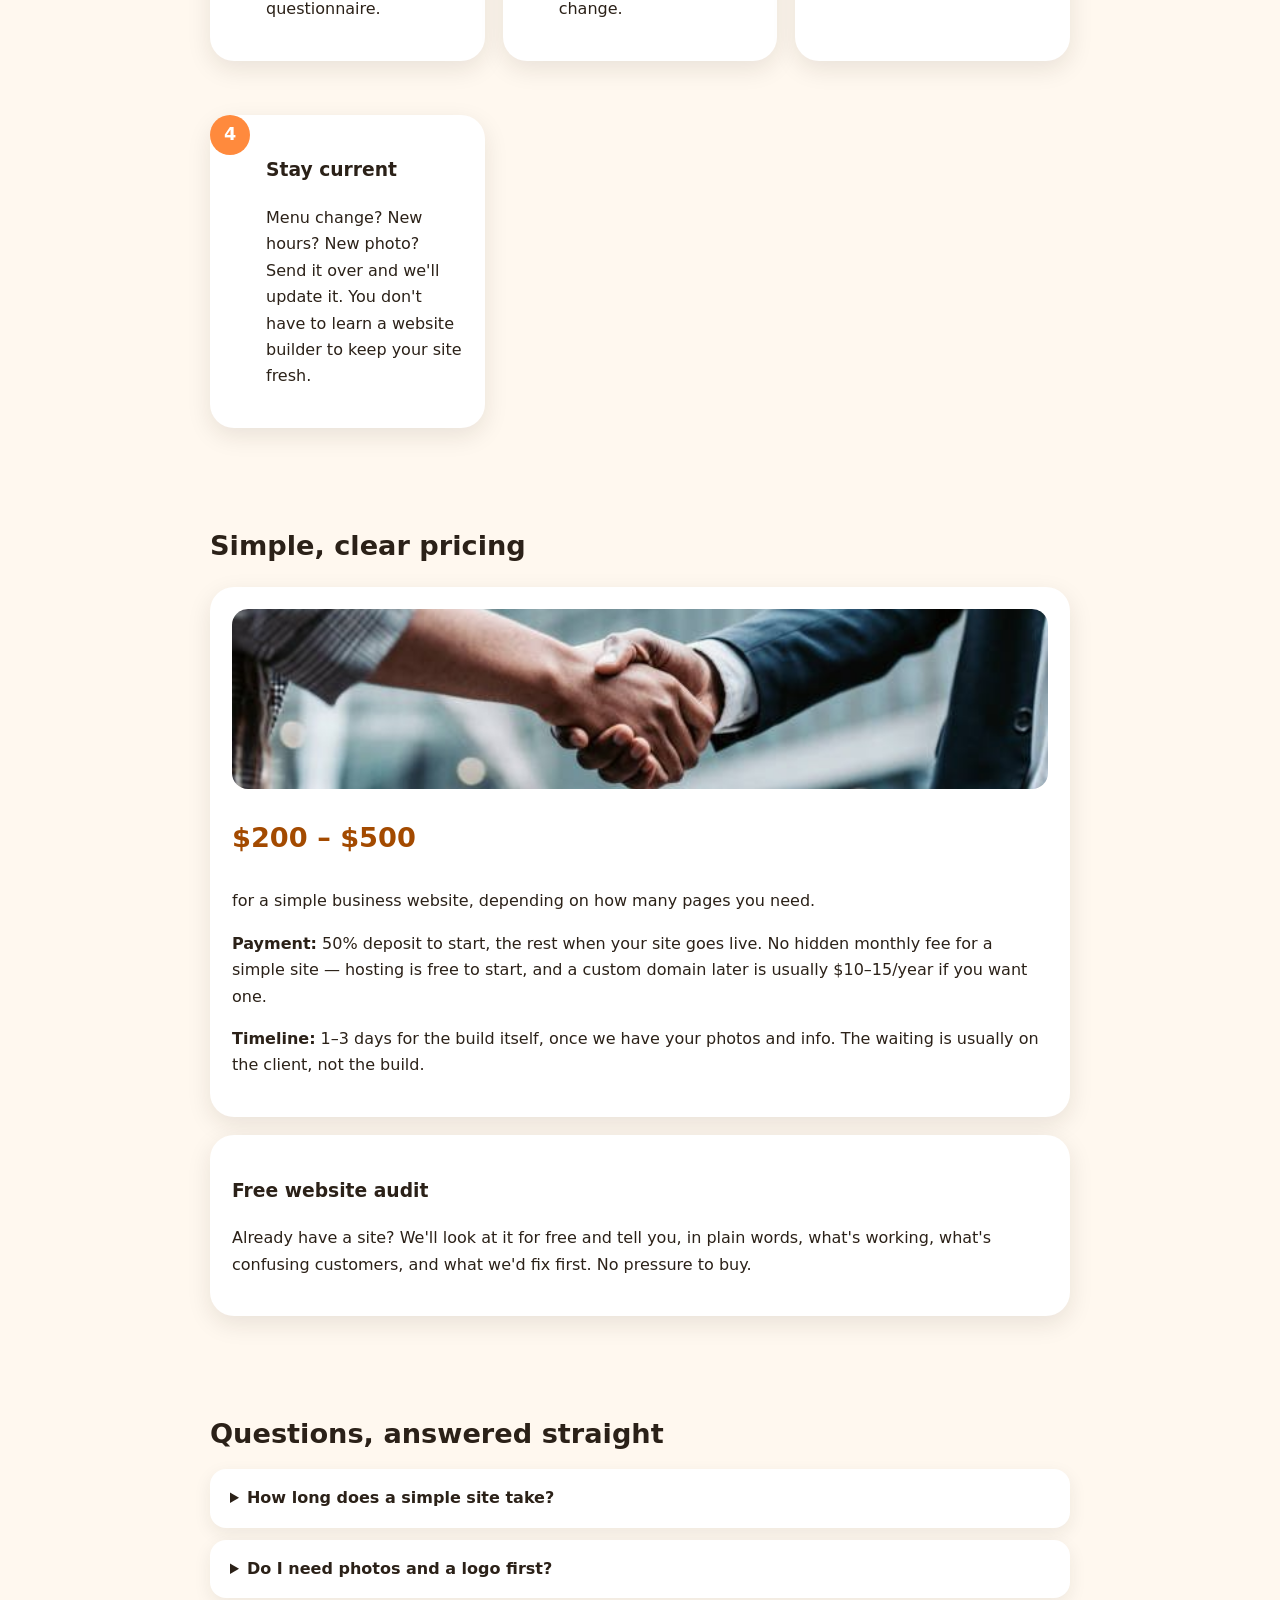
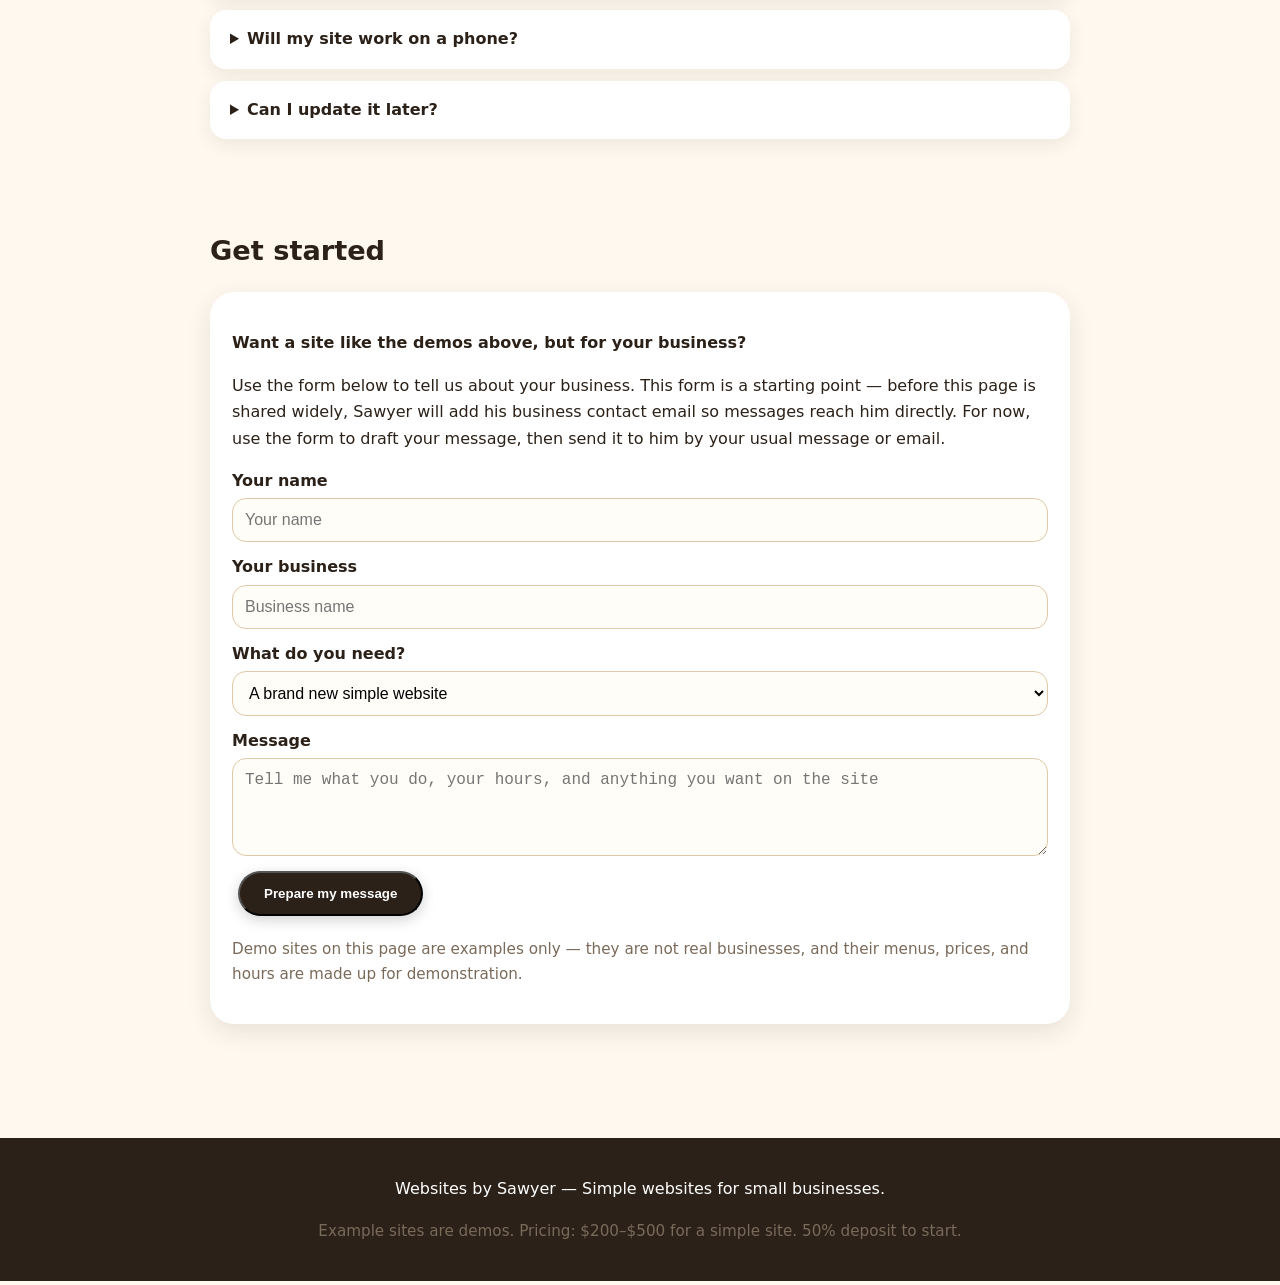
==== commit e0953b2d: "Landing hero: breaking-chains sunset photo behind title, dark overlay for readability" ====
--- a/index.html
+++ b/index.html
@@ -3,7 +3,7 @@
 <style>
 .topbar{position:sticky;top:0;z-index:10;background:#2b2118;color:#fff;padding:14px 20px;display:flex;justify-content:space-between;align-items:center;flex-wrap:wrap;gap:10px;border-bottom:4px solid #ff8a3d}
 .topbar a{color:#fff;text-decoration:none}.topbar nav a{margin-left:16px;font-weight:600}
-.hero2{padding:64px 20px 56px;text-align:center;background:linear-gradient(160deg,#2b2118,#4a2c12 60%,#7a3b00);color:#fff}
+.hero2{padding:64px 20px 56px;text-align:center;background:linear-gradient(rgba(20,12,6,.62),rgba(20,12,6,.45)),url('media-generation-hero-breaking-chains-0-549e91f1-b233-4c0a-8089-f5f52565ee02.webp') center/cover no-repeat;color:#fff;text-shadow:0 2px 12px rgba(0,0,0,.7)}
 .hero2 h1{font-size:2.6rem;line-height:1.12;margin:0 0 14px}.hero2 p{font-size:1.2rem;max-width:680px;margin:0 auto 22px;color:#ffe9c7}
 .hero2 .btn{background:#ff8a3d;color:#1e1206!important;border:0}
 .section{padding:28px 0}.section h2{font-size:1.7rem;margin-bottom:6px}.lead{color:#6b5a4a;font-size:1.05rem;max-width:680px}
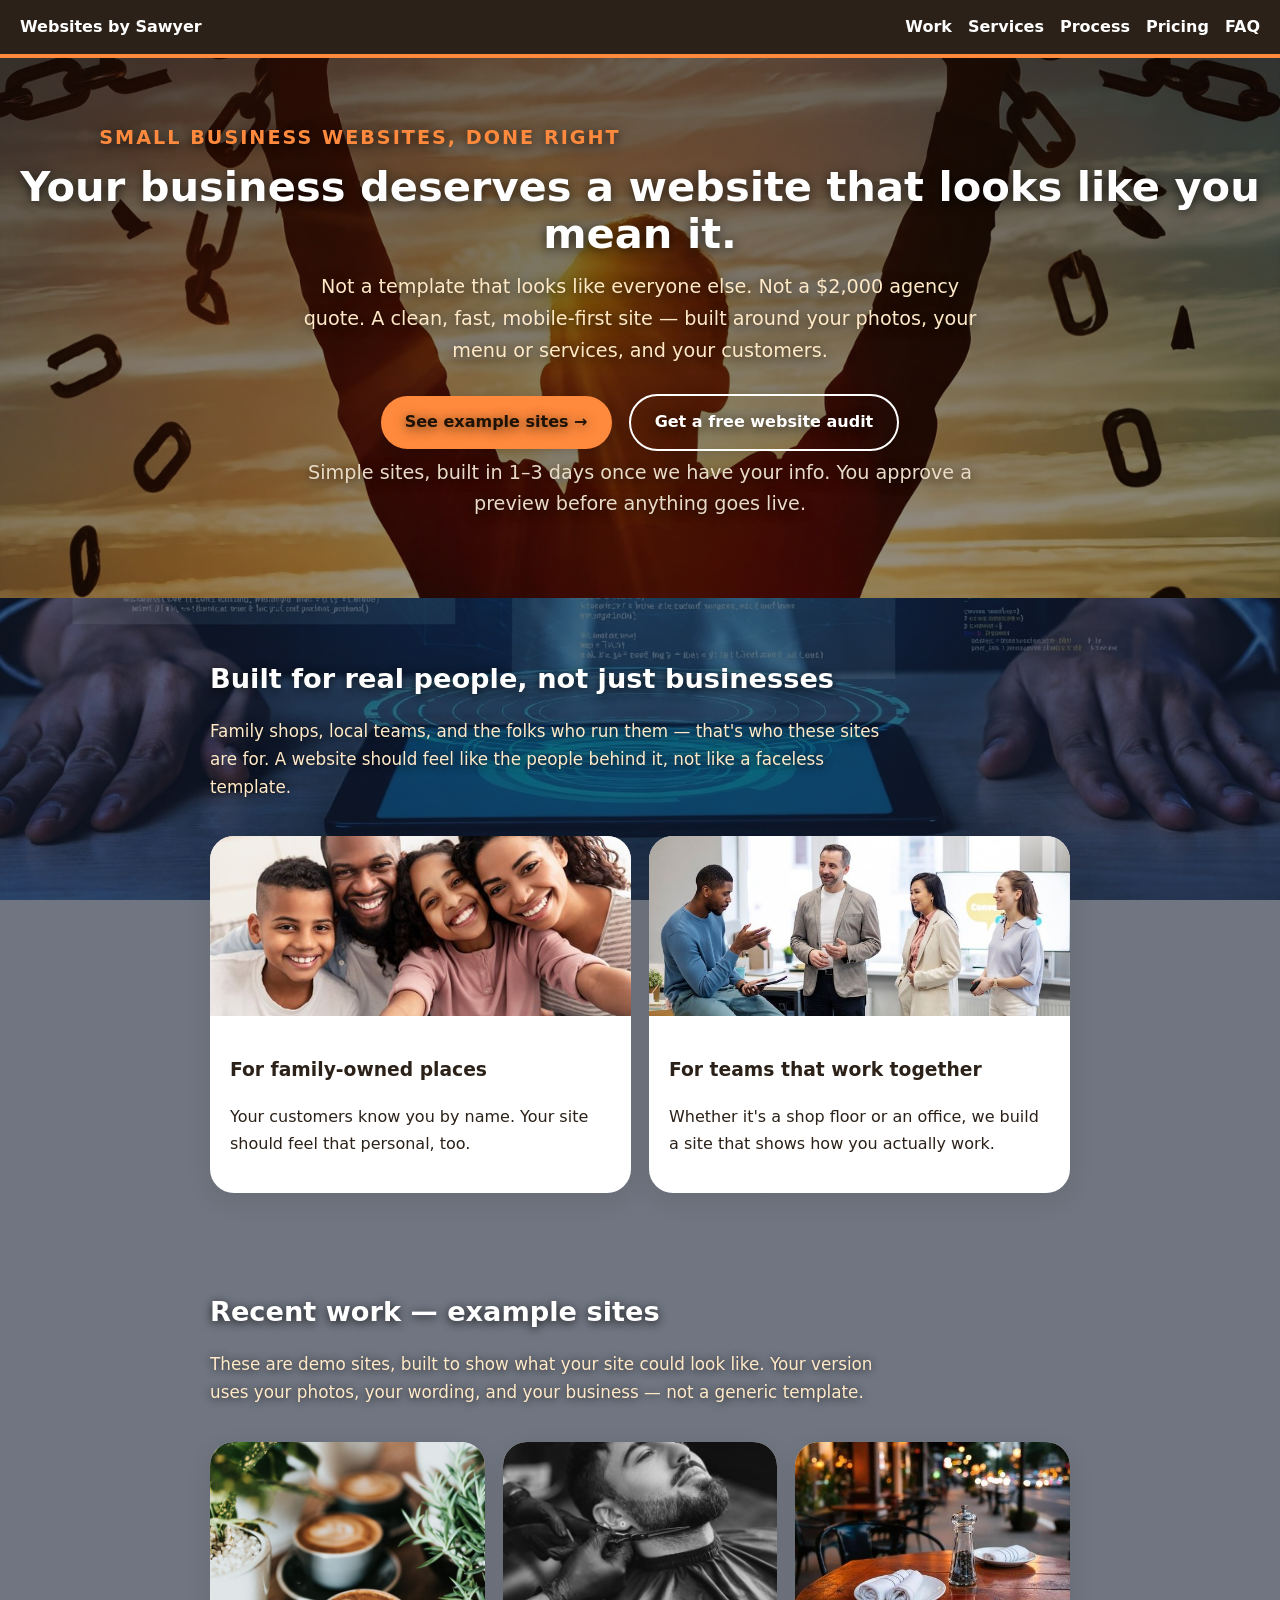
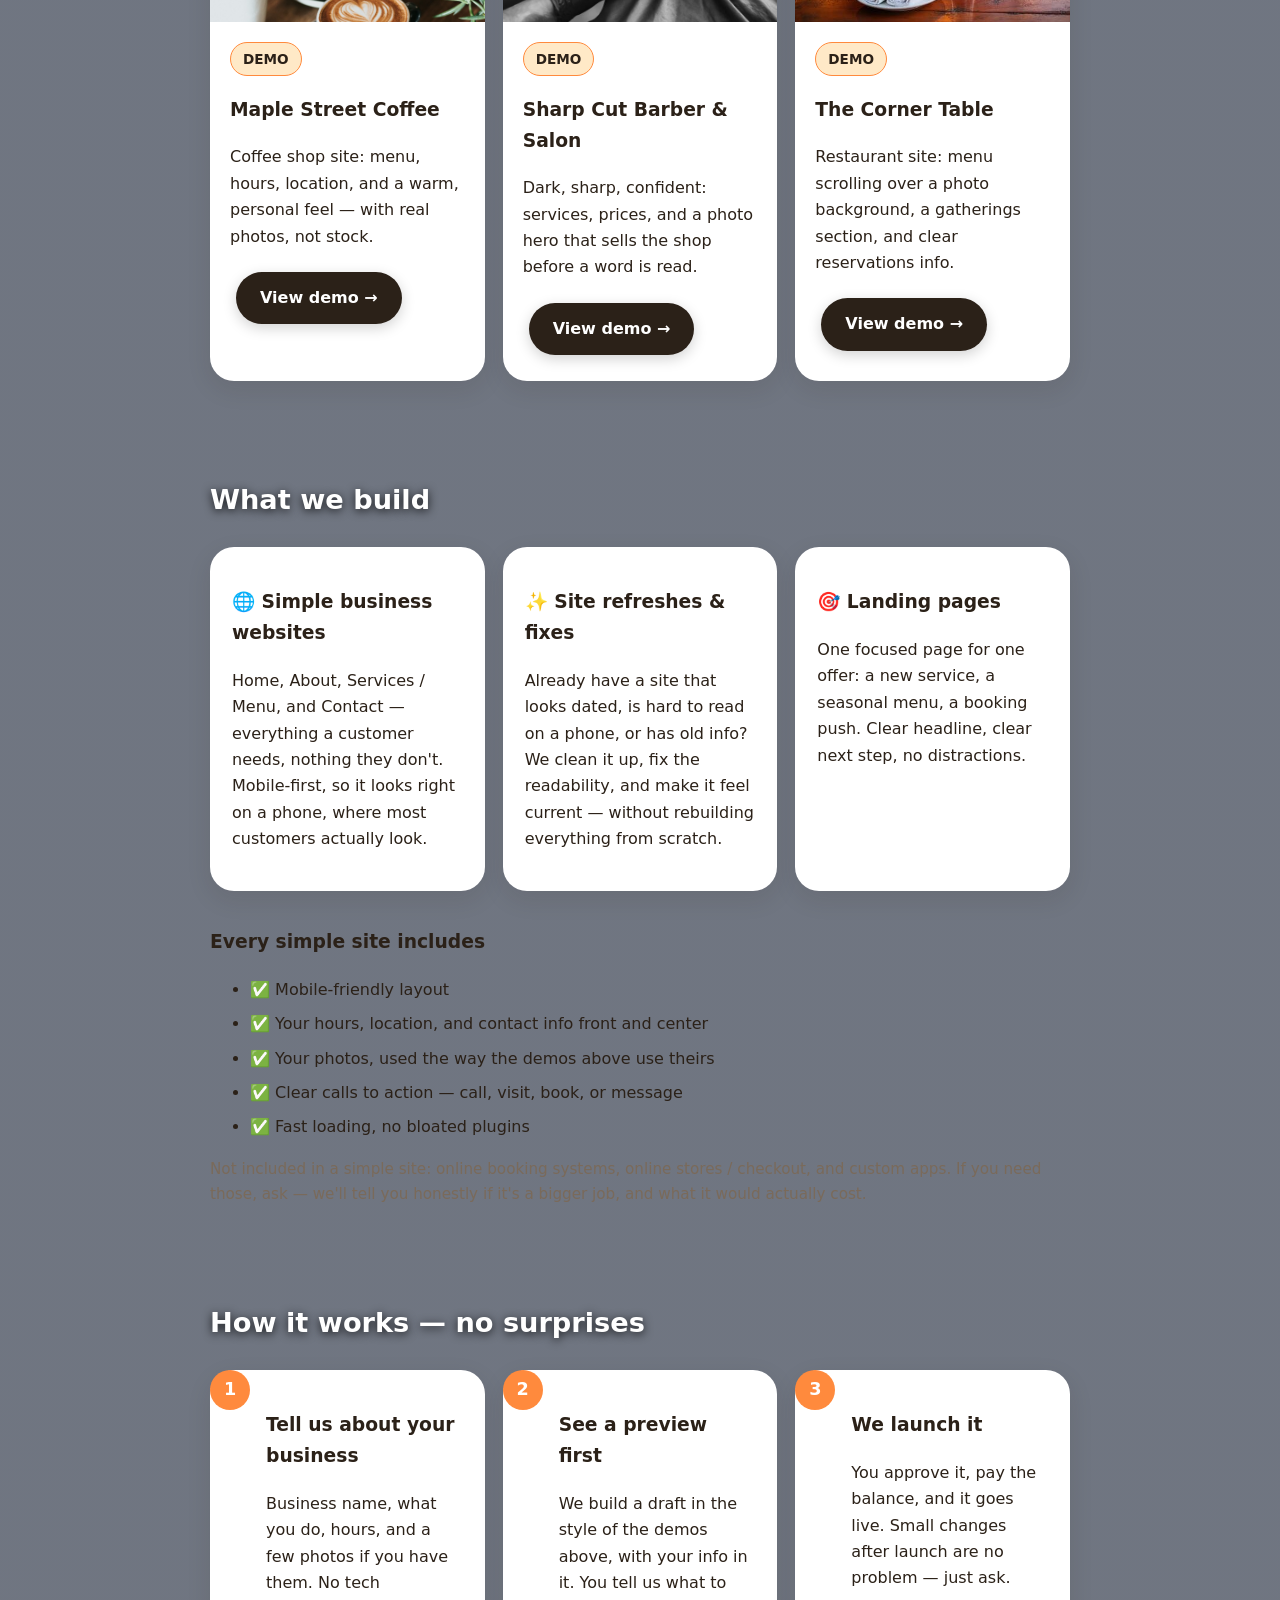
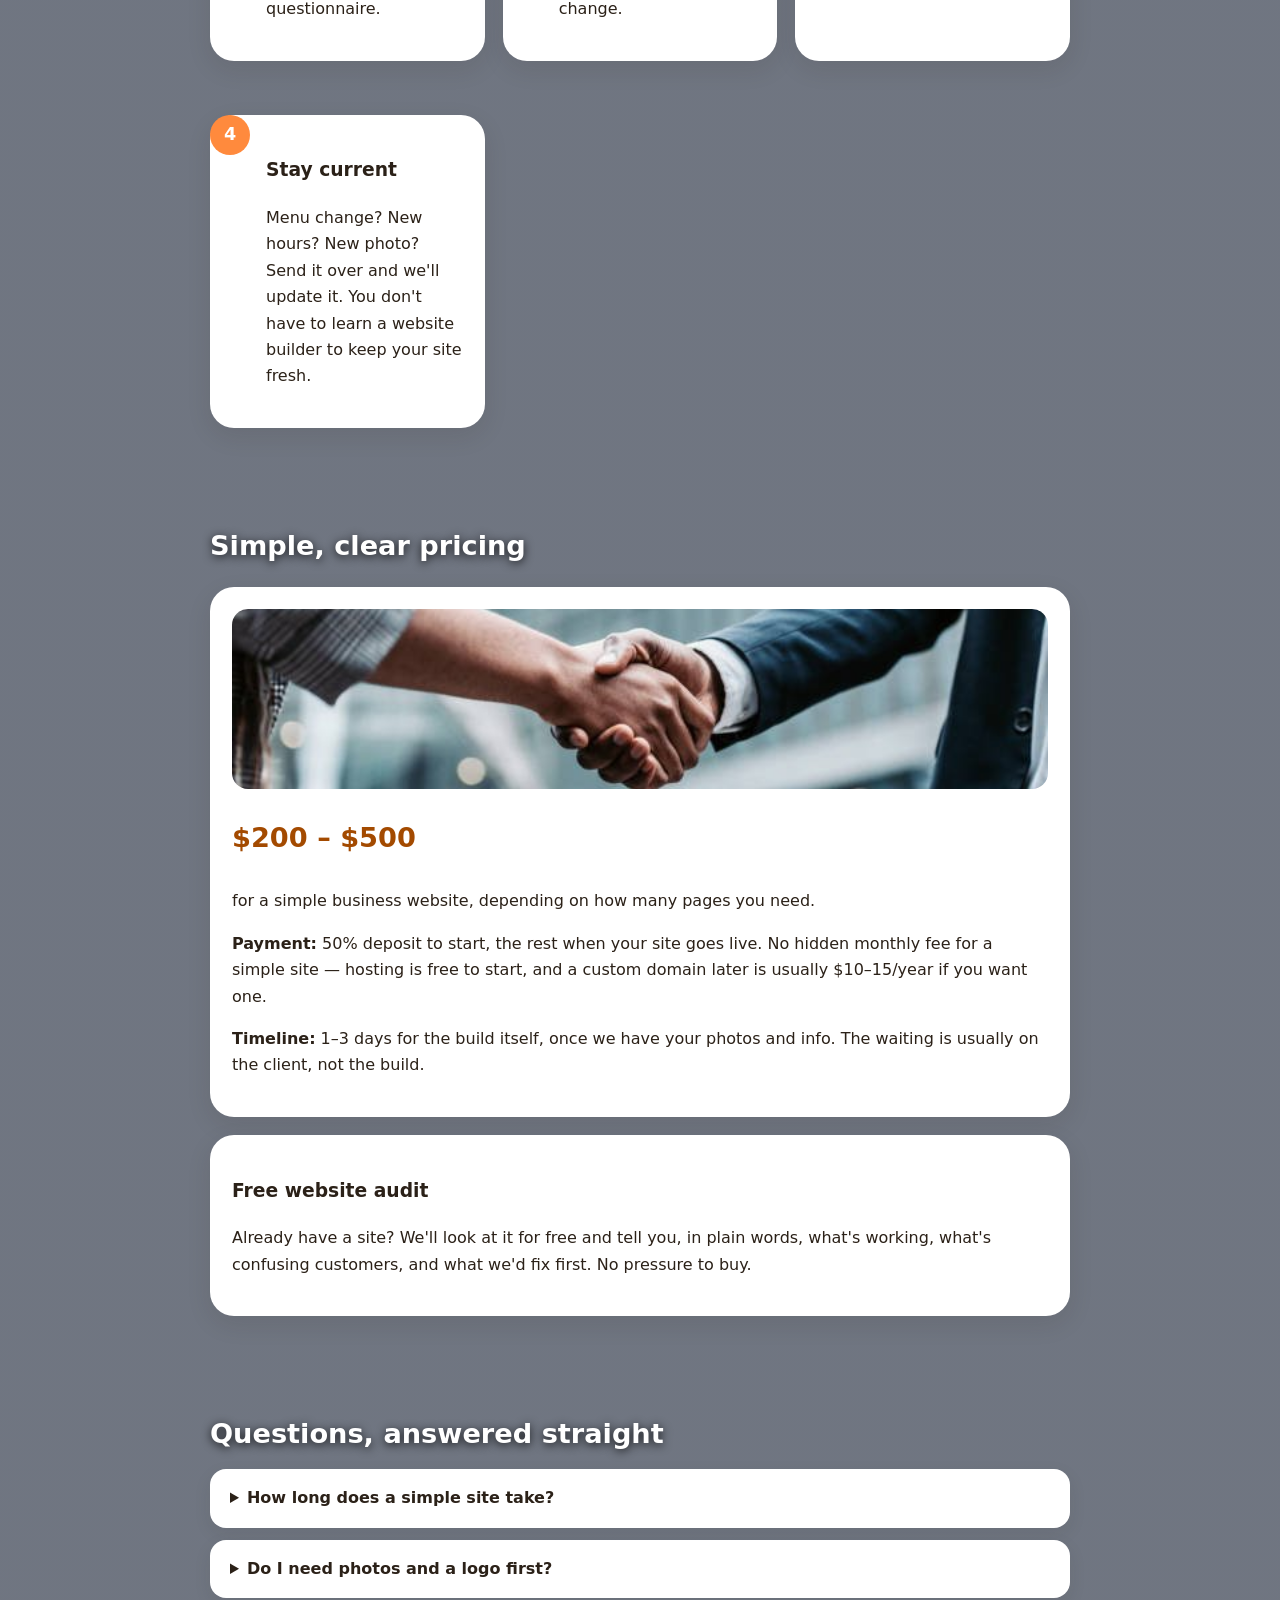
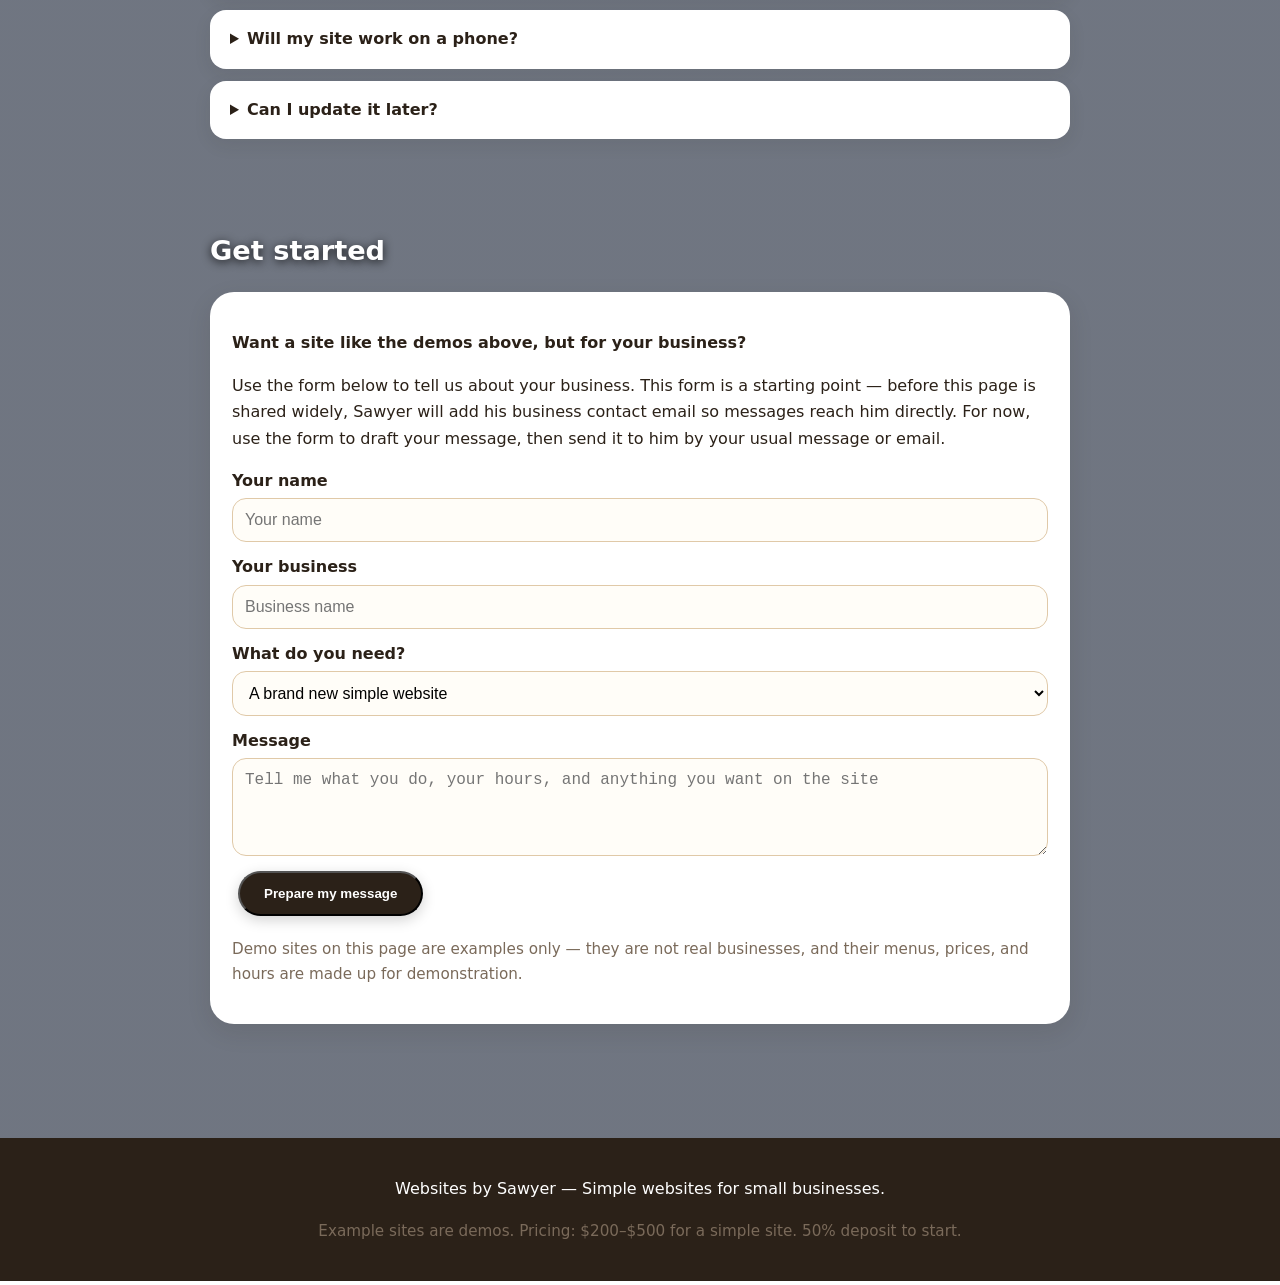
==== commit 816b6179: "Landing background: AI tech photo fixed behind scrolling sections; chains photo behind title" ====
--- a/index.html
+++ b/index.html
@@ -1,12 +1,14 @@
 <!DOCTYPE html><html lang="en"><head><meta charset="utf-8"><meta name="viewport" content="width=device-width,initial-scale=1">
 <title>Websites by Sawyer — Simple Websites for Small Businesses</title><link rel="stylesheet" href="style.css">
 <style>
+body{background:linear-gradient(rgba(8,18,38,.58),rgba(8,18,38,.58)),url('media-generation-tech-no-ai-center-0-a5c169f2-6240-45ab-84ac-87f65680a8bb.webp') center/cover no-repeat fixed}
+.wrap{background:transparent}
 .topbar{position:sticky;top:0;z-index:10;background:#2b2118;color:#fff;padding:14px 20px;display:flex;justify-content:space-between;align-items:center;flex-wrap:wrap;gap:10px;border-bottom:4px solid #ff8a3d}
 .topbar a{color:#fff;text-decoration:none}.topbar nav a{margin-left:16px;font-weight:600}
 .hero2{padding:64px 20px 56px;text-align:center;background:linear-gradient(rgba(20,12,6,.62),rgba(20,12,6,.45)),url('media-generation-hero-breaking-chains-0-549e91f1-b233-4c0a-8089-f5f52565ee02.webp') center/cover no-repeat;color:#fff;text-shadow:0 2px 12px rgba(0,0,0,.7)}
 .hero2 h1{font-size:2.6rem;line-height:1.12;margin:0 0 14px}.hero2 p{font-size:1.2rem;max-width:680px;margin:0 auto 22px;color:#ffe9c7}
 .hero2 .btn{background:#ff8a3d;color:#1e1206!important;border:0}
-.section{padding:28px 0}.section h2{font-size:1.7rem;margin-bottom:6px}.lead{color:#6b5a4a;font-size:1.05rem;max-width:680px}
+.section{padding:28px 0}.section h2{font-size:1.7rem;margin-bottom:6px;color:#fff;text-shadow:0 2px 10px rgba(0,0,0,.8)}.lead{color:#ffe9c7;font-size:1.05rem;max-width:680px;text-shadow:0 1px 8px rgba(0,0,0,.8)}
 .steps{counter-reset:step}.step{position:relative;padding-left:56px}.step b{position:absolute;left:0;top:0;width:40px;height:40px;border-radius:50%;background:#ff8a3d;color:#fff;display:flex;align-items:center;justify-content:center;font-size:1.1rem}
 .portfolio img{width:100%;height:180px;object-fit:cover;border-radius:16px 16px 0 0;display:block}
 .portfolio .card{padding:0;overflow:hidden}.portfolio .card>div{padding:20px}
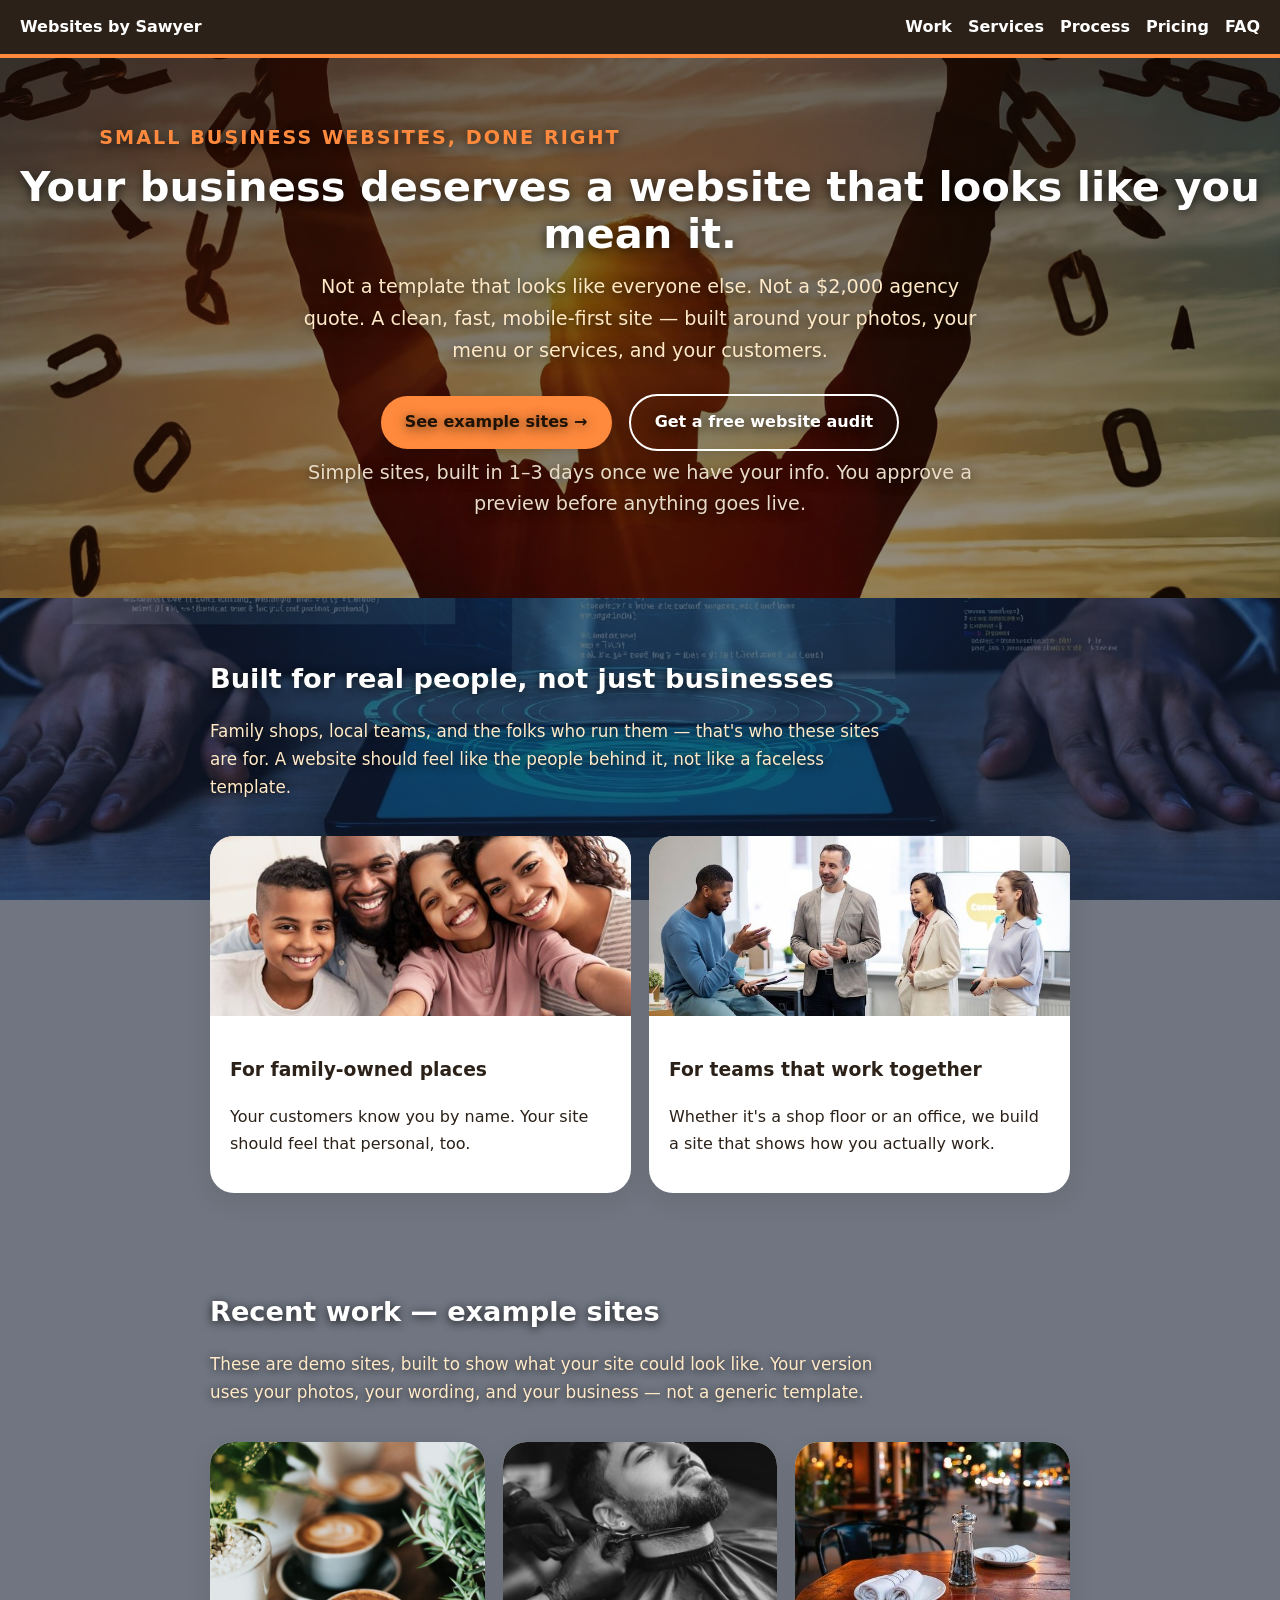
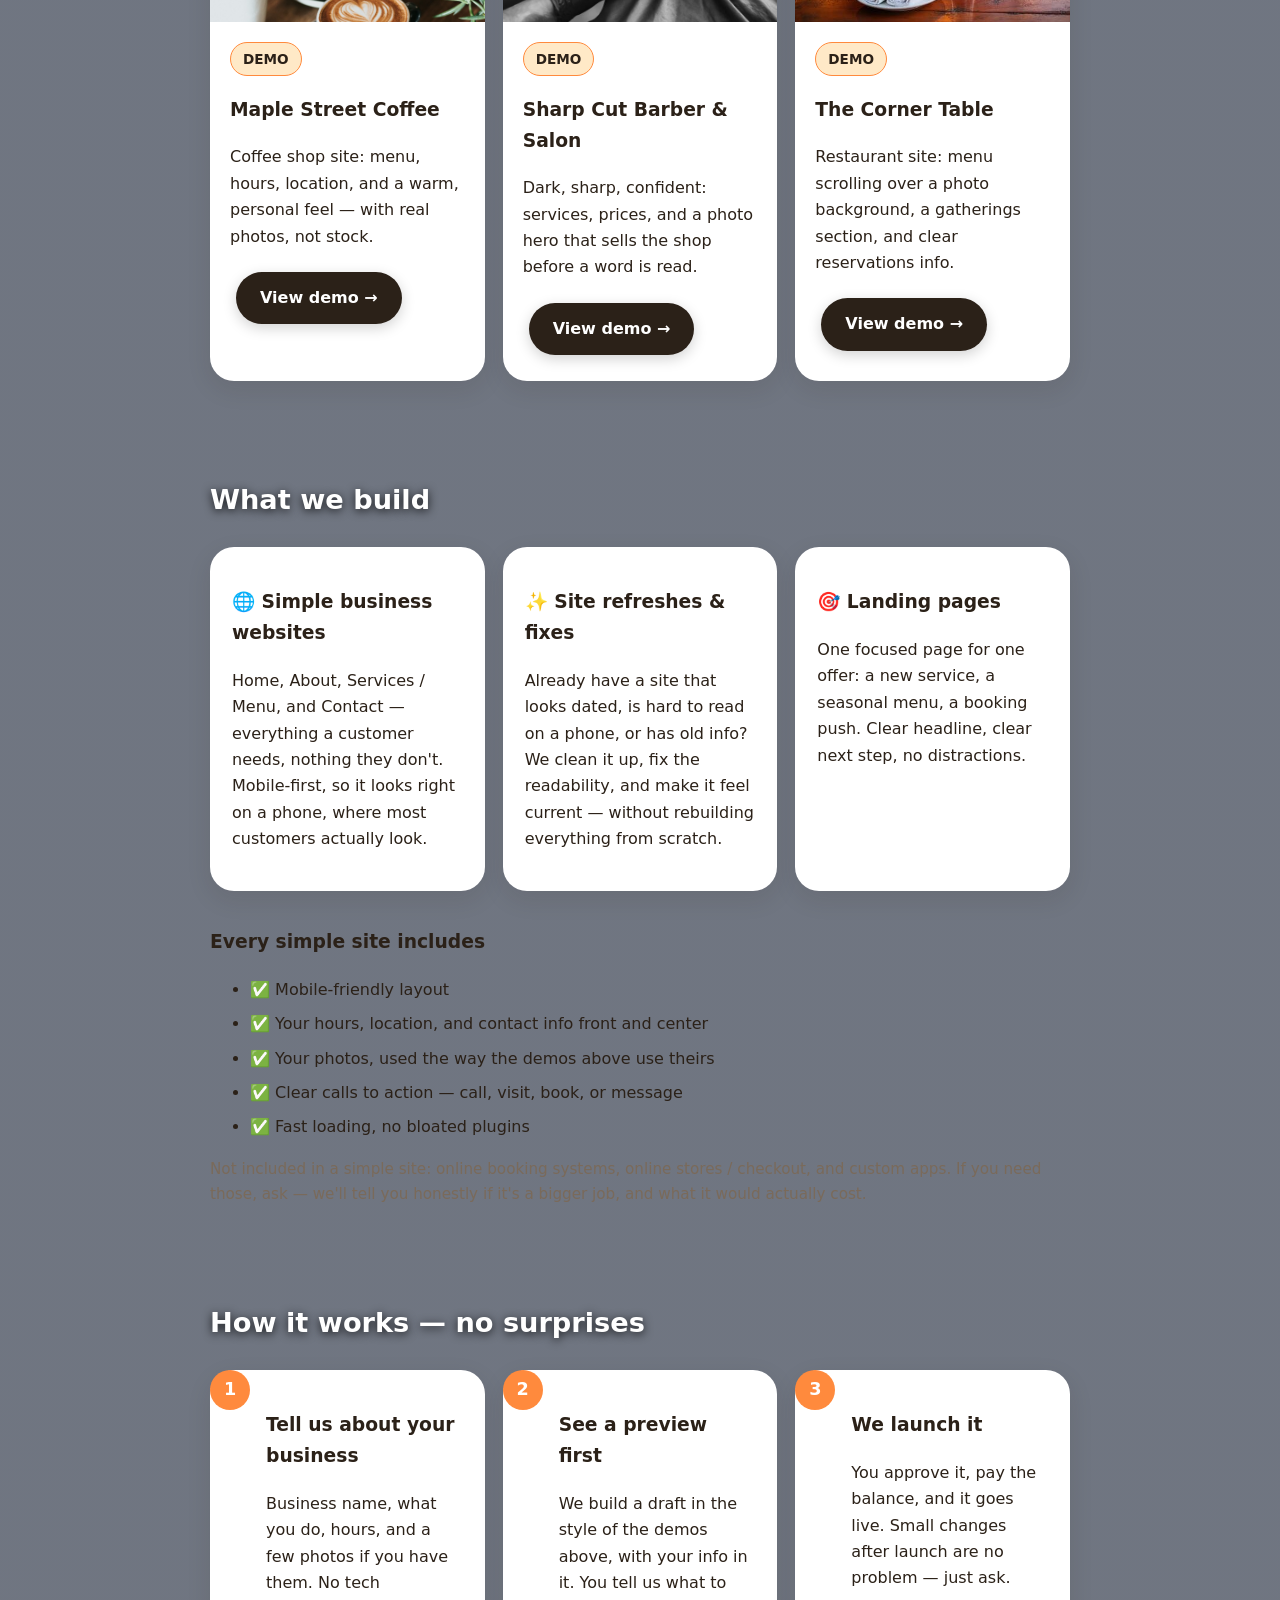
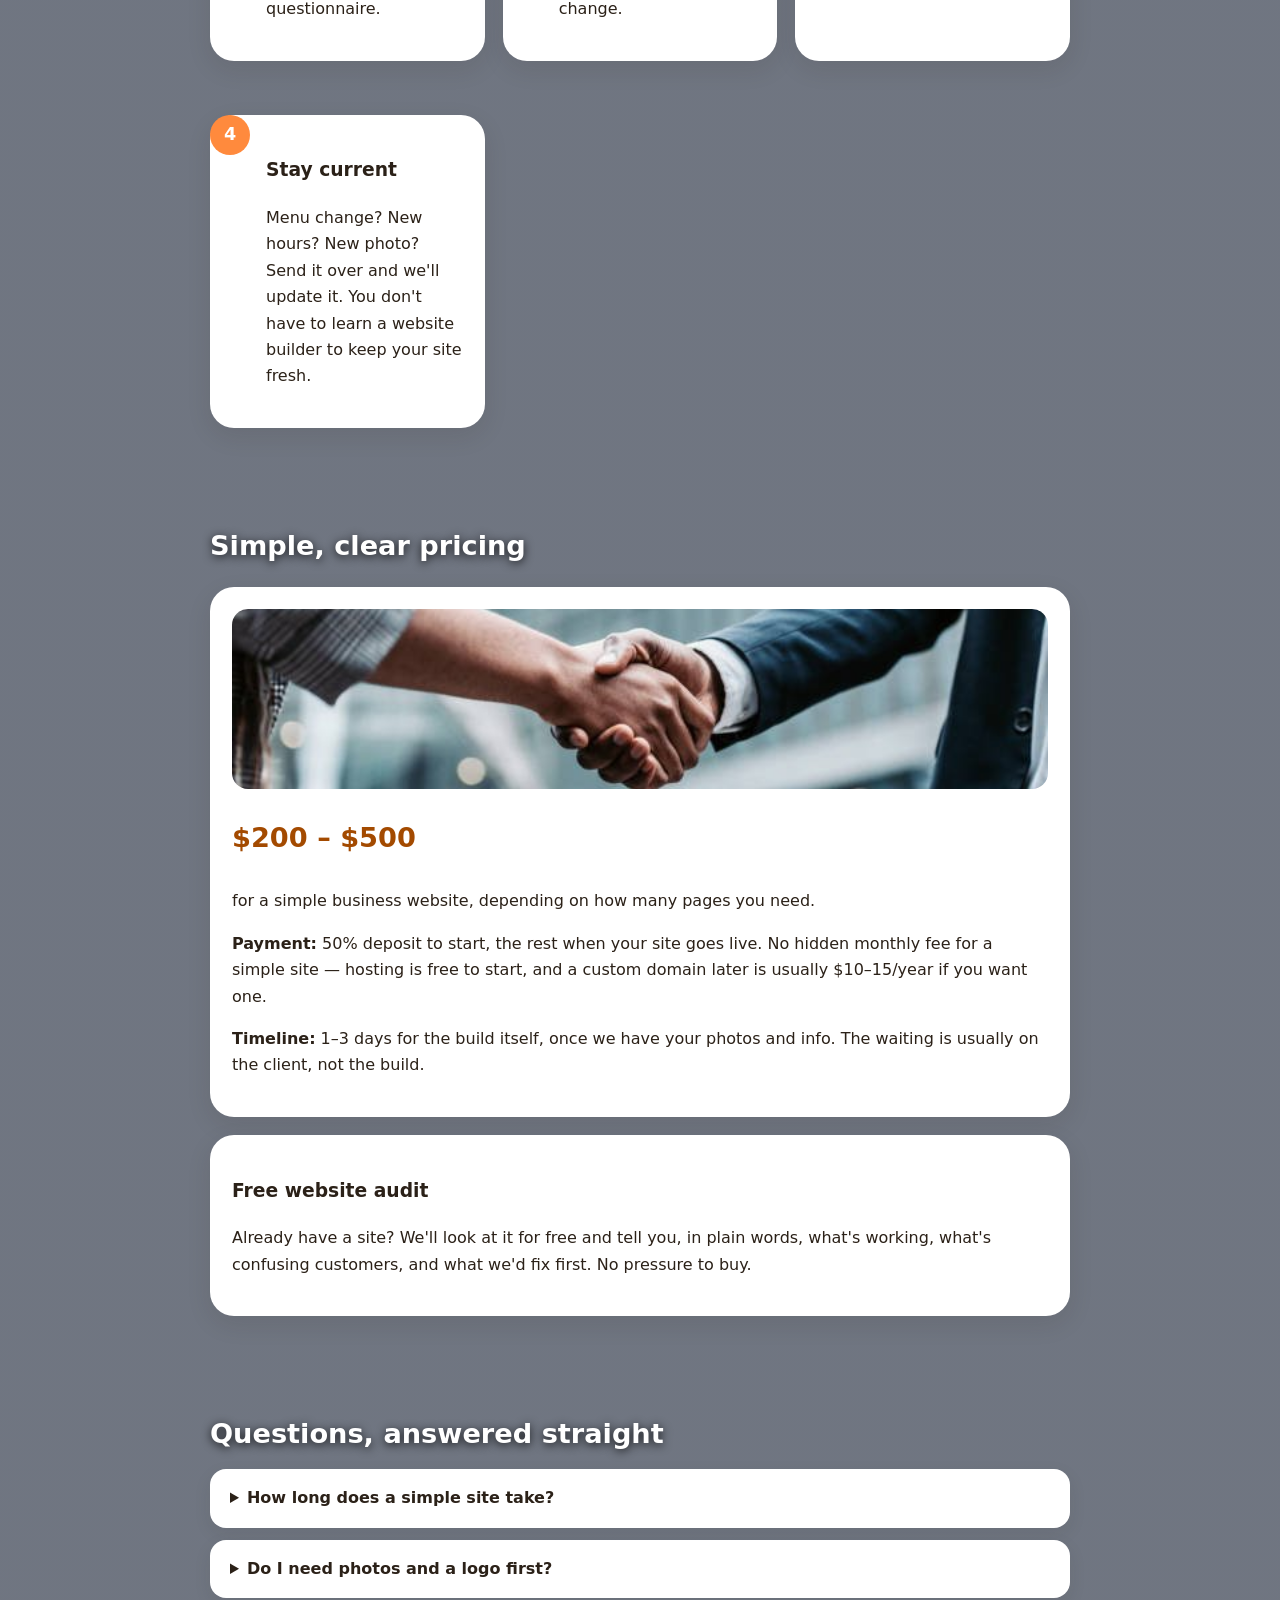
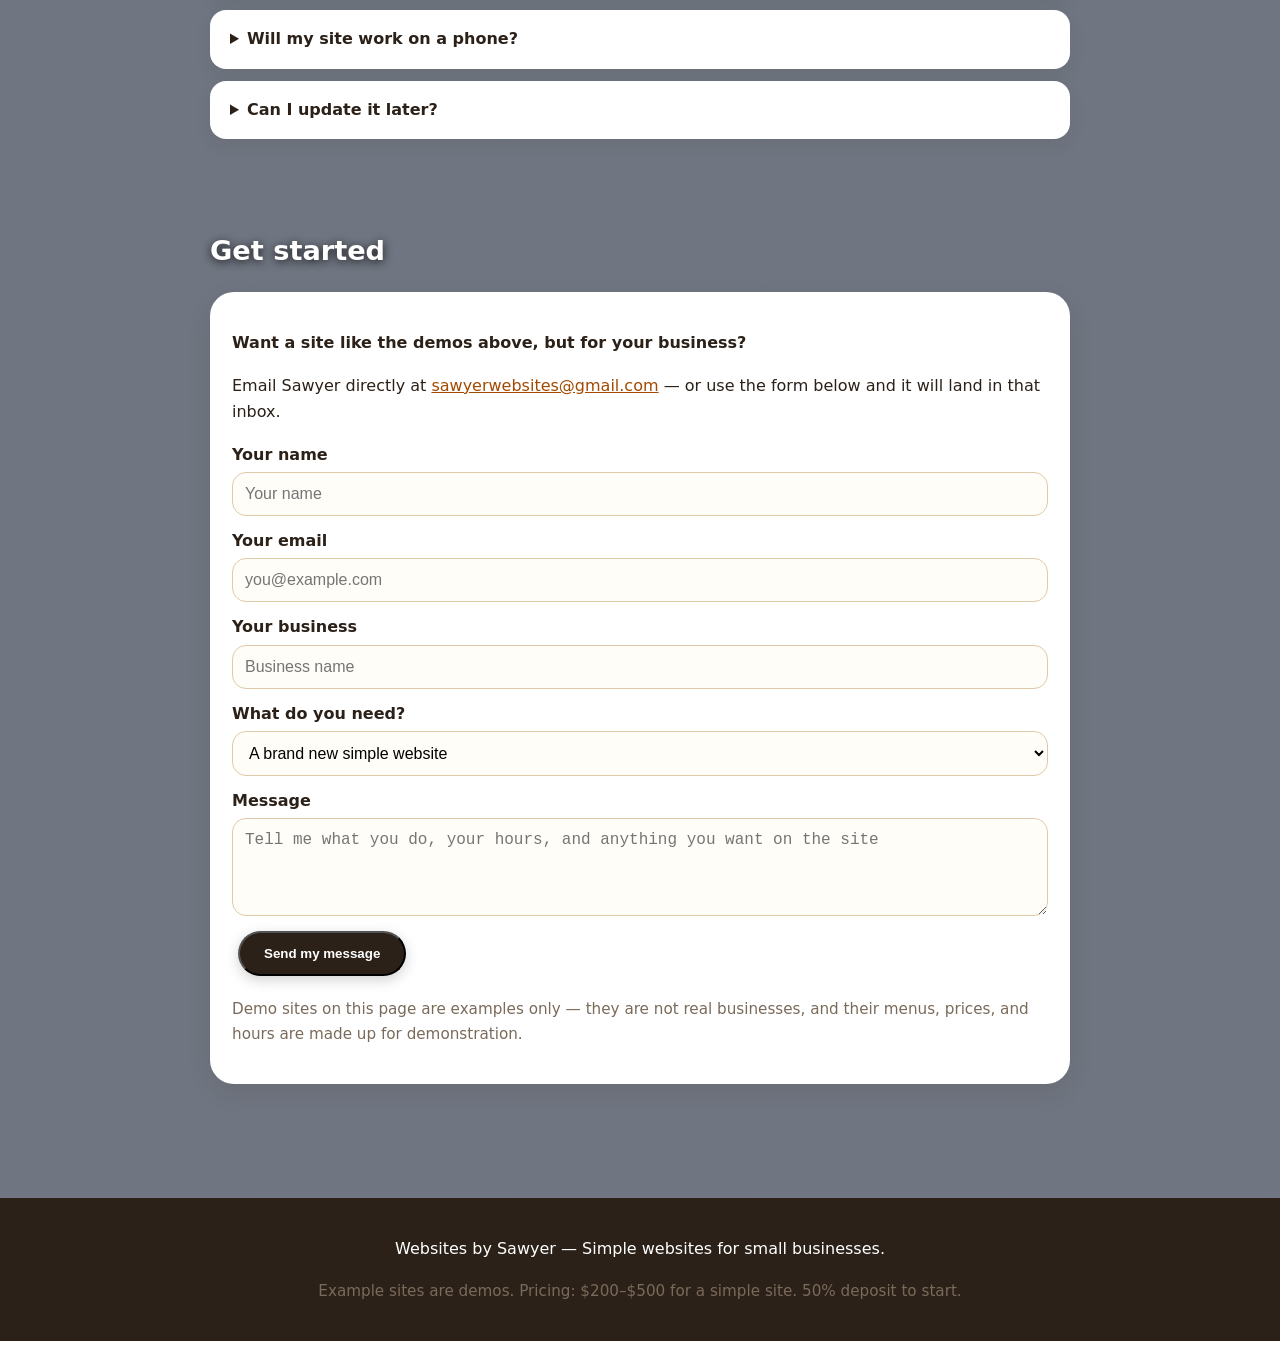
==== commit 7a0a87e9: "Wire contact form to sawyerwebsites@gmail.com via FormSubmit; show business email in Contact section" ====
--- a/index.html
+++ b/index.html
@@ -61,13 +61,16 @@
 
 <section class="section" id="contact"><h2>Get started</h2><div class="card">
 <p><strong>Want a site like the demos above, but for your business?</strong></p>
-<p>Use the form below to tell us about your business. This form is a starting point — before this page is shared widely, Sawyer will add his business contact email so messages reach him directly. For now, use the form to draft your message, then send it to him by your usual message or email.</p>
-<form onsubmit="document.getElementById('thanks').style.display='block';return false;">
-<label>Your name</label><input required placeholder="Your name">
-<label>Your business</label><input required placeholder="Business name">
-<label>What do you need?</label><select><option>A brand new simple website</option><option>A free audit of my current site</option><option>Fixes / updates to my current site</option></select>
-<label>Message</label><textarea rows="4" placeholder="Tell me what you do, your hours, and anything you want on the site"></textarea>
-<button class="btn" type="submit">Prepare my message</button>
-<p id="thanks" style="display:none"><strong>Thanks!</strong> Copy your message above and send it to Sawyer. Once his business email is added here, this form will send directly.</p>
+<p>Email Sawyer directly at <a href="mailto:sawyerwebsites@gmail.com">sawyerwebsites@gmail.com</a> — or use the form below and it will land in that inbox.</p>
+<form action="https://formsubmit.co/sawyerwebsites@gmail.com" method="POST">
+<input type="hidden" name="_subject" value="New Websites by Sawyer enquiry">
+<input type="hidden" name="_captcha" value="false">
+<input type="hidden" name="_template" value="table">
+<label>Your name</label><input name="name" required placeholder="Your name">
+<label>Your email</label><input name="email" type="email" required placeholder="you@example.com">
+<label>Your business</label><input name="business" required placeholder="Business name">
+<label>What do you need?</label><select name="need"><option>A brand new simple website</option><option>A free audit of my current site</option><option>Fixes / updates to my current site</option></select>
+<label>Message</label><textarea name="message" rows="4" placeholder="Tell me what you do, your hours, and anything you want on the site"></textarea>
+<button class="btn" type="submit">Send my message</button>
 </form><p class="small">Demo sites on this page are examples only — they are not real businesses, and their menus, prices, and hours are made up for demonstration.</p></div></section>
 </main><footer><p>Websites by Sawyer — Simple websites for small businesses.</p><p class="small">Example sites are demos. Pricing: $200–$500 for a simple site. 50% deposit to start.</p></footer></body></html>
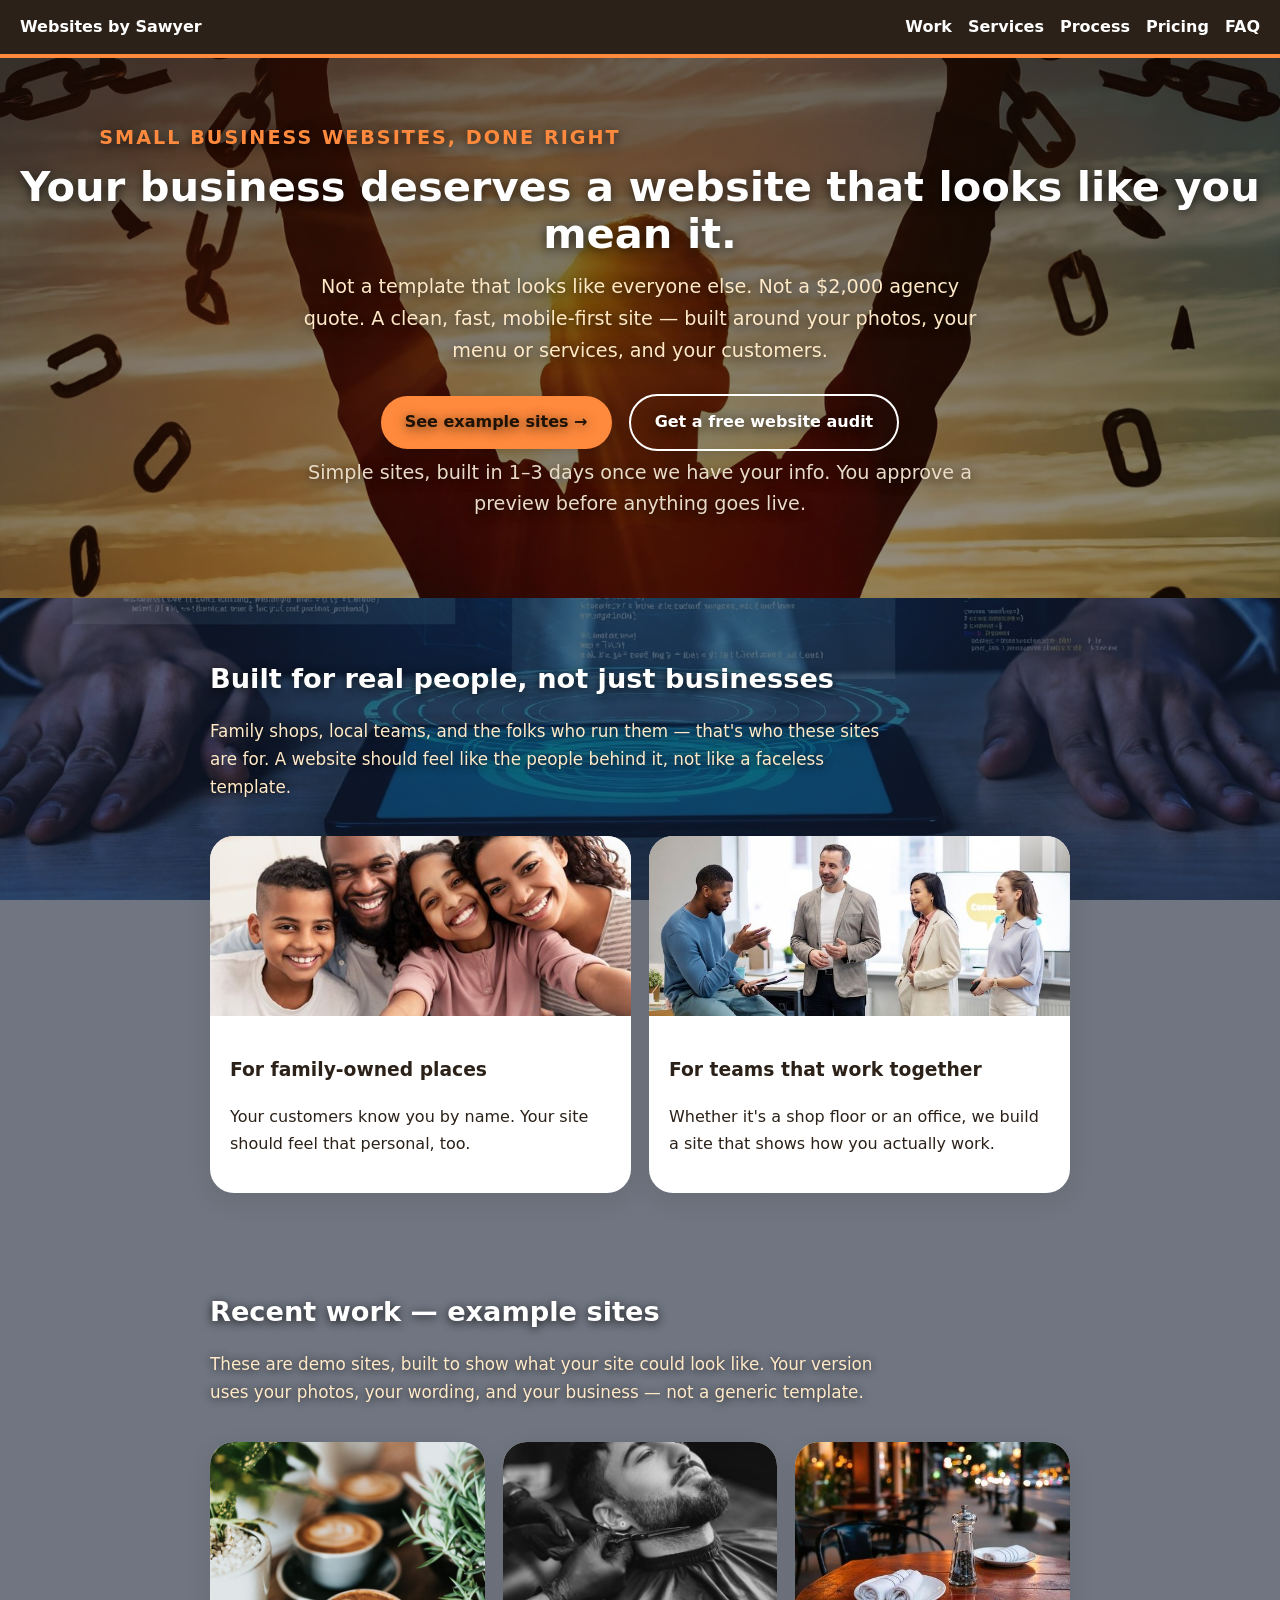
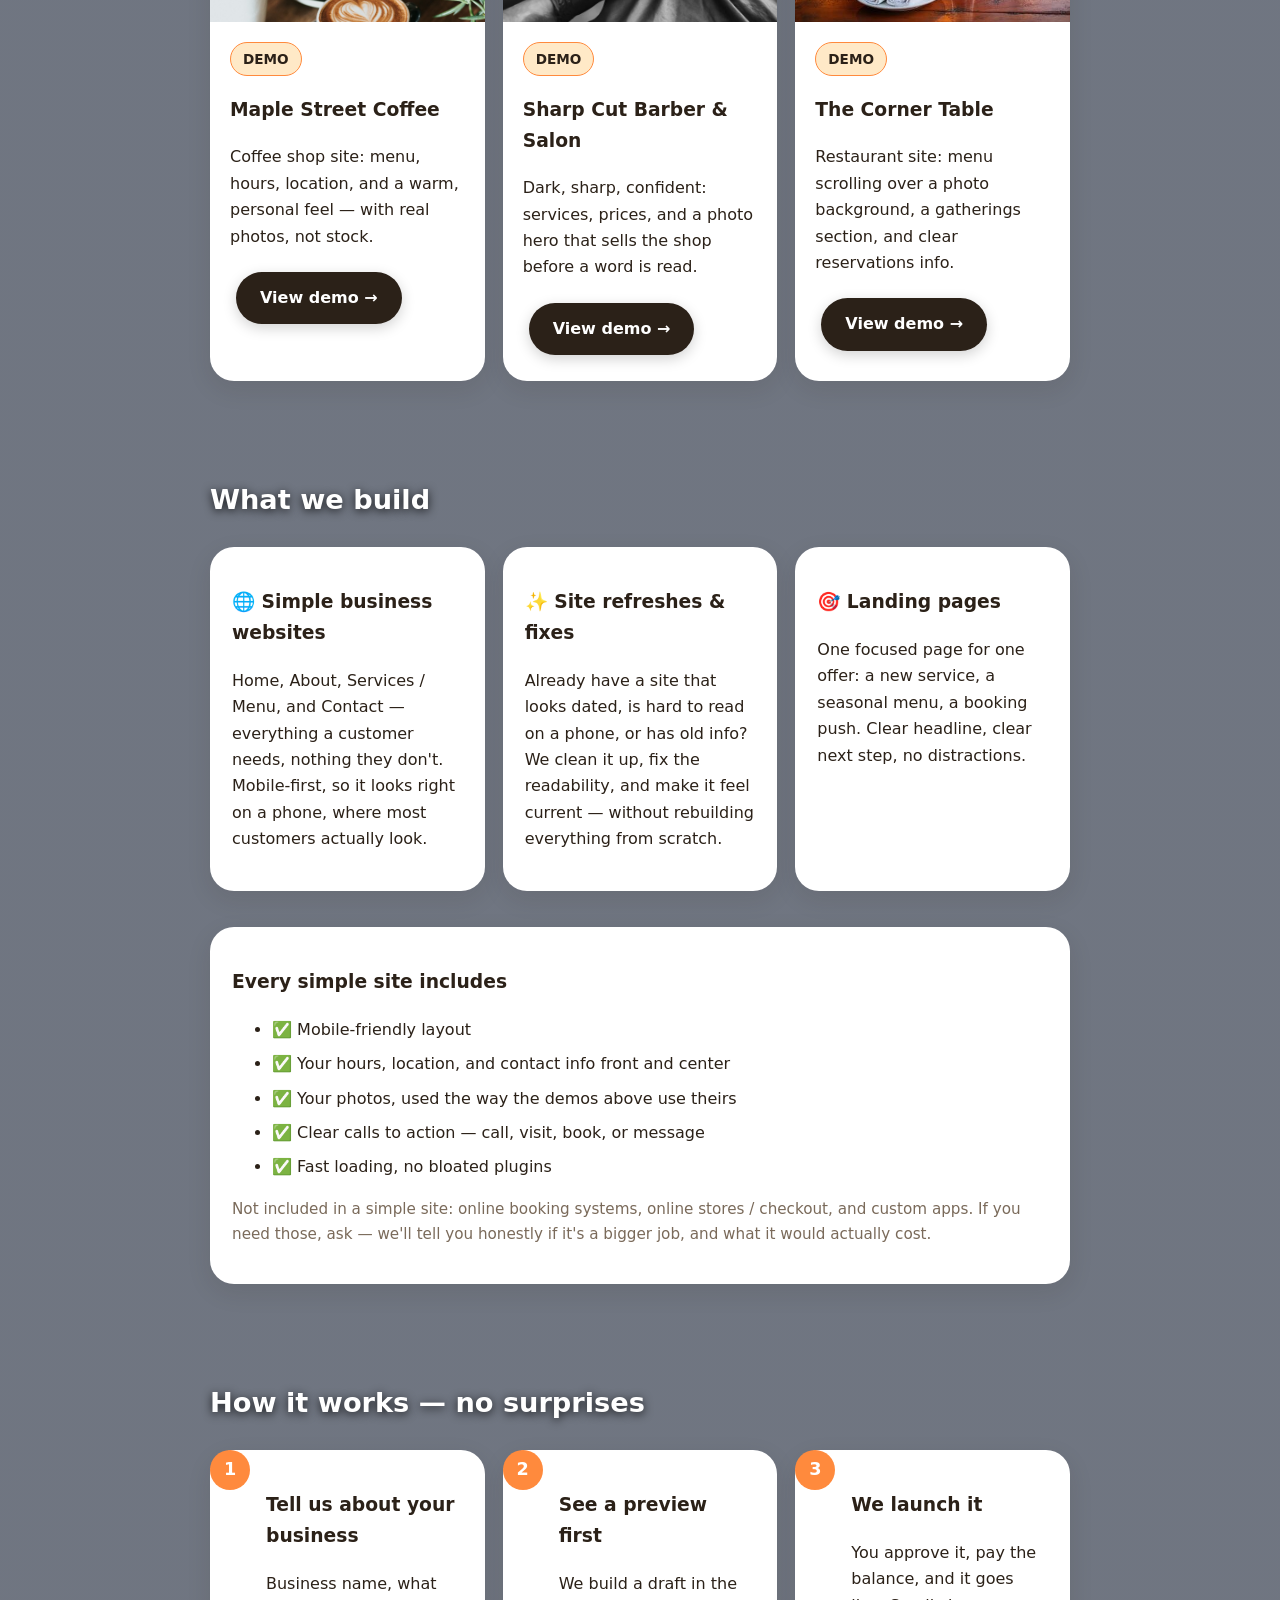
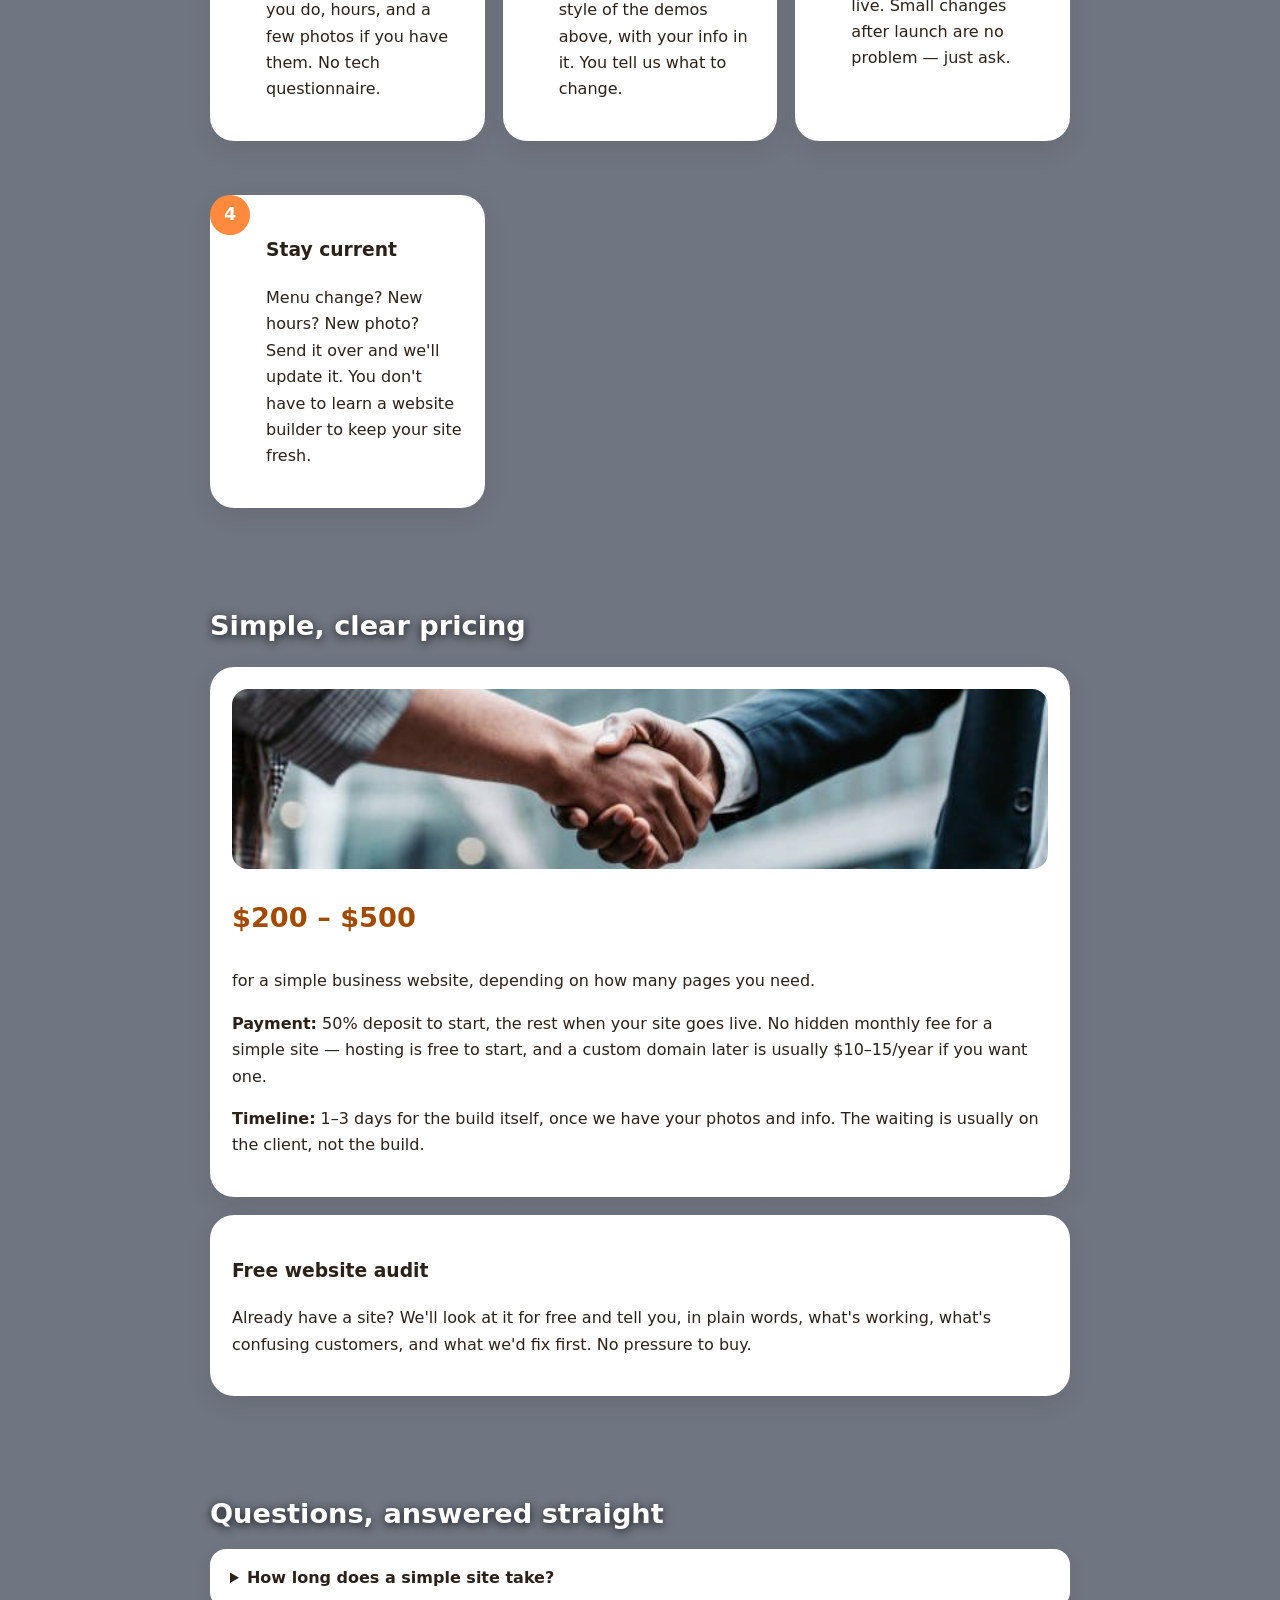
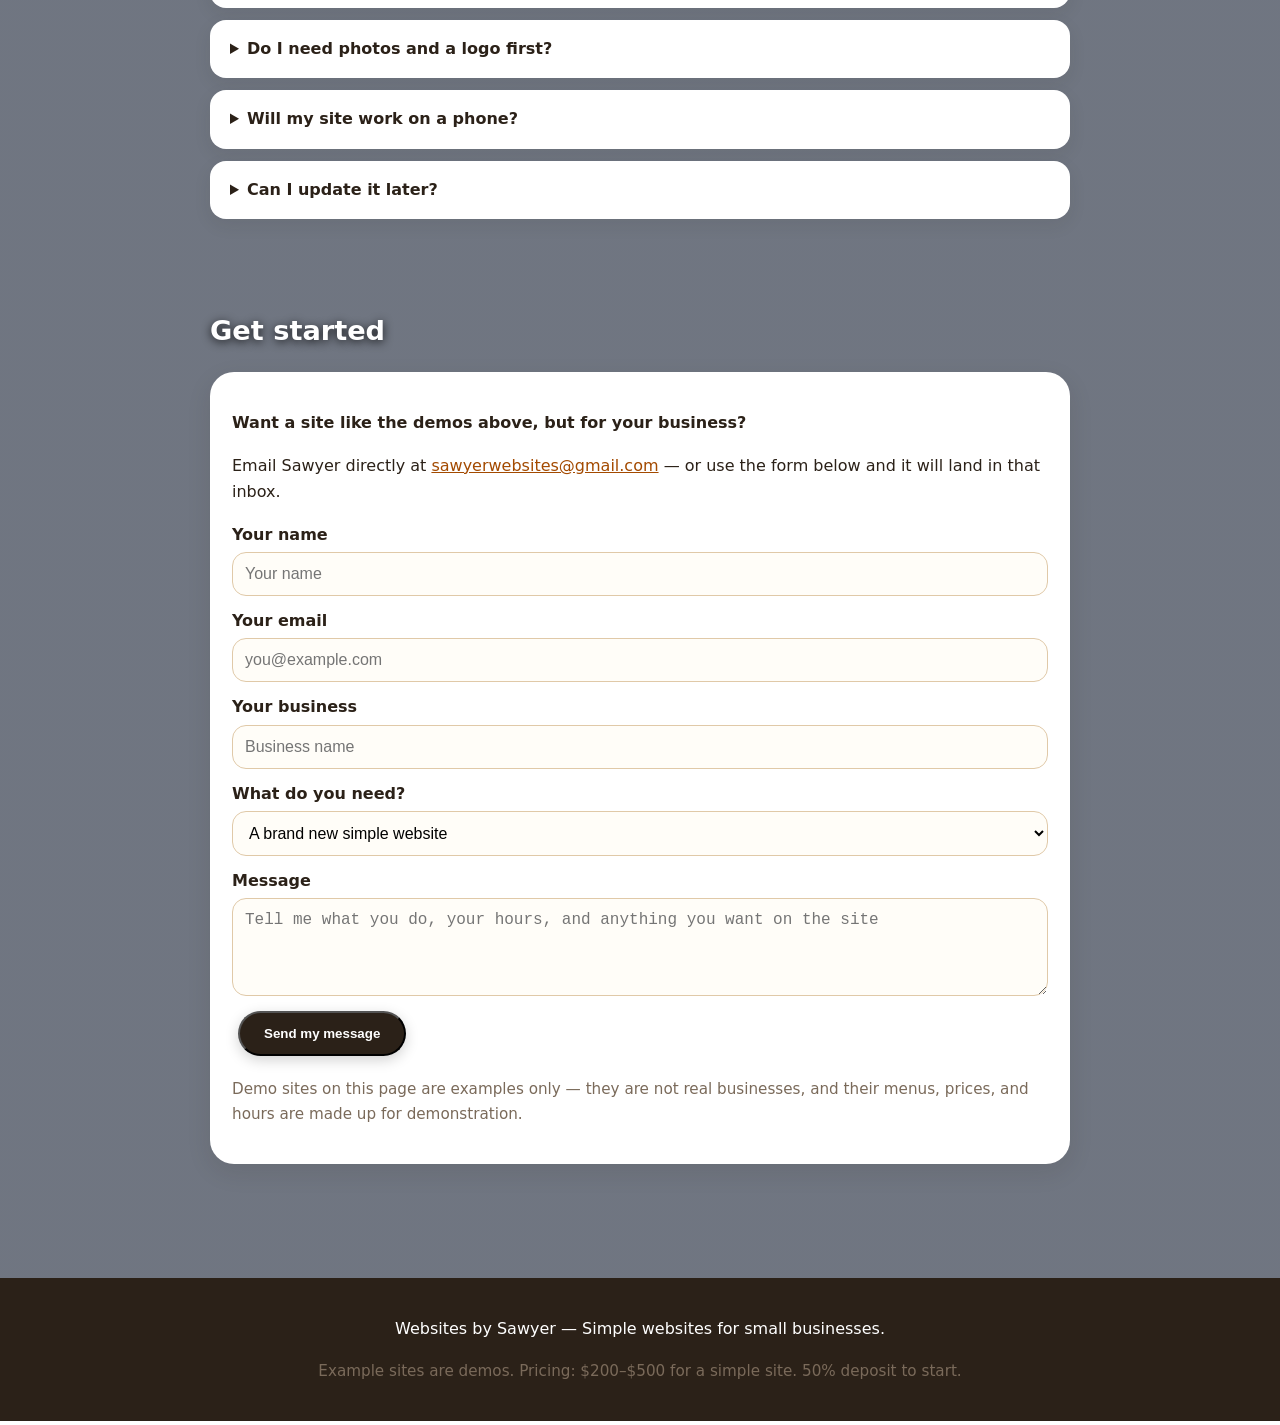
==== commit 99bba059: "Fix readability: put 'Every simple site includes' list in a white card so dark text is not on the da" ====
--- a/index.html
+++ b/index.html
@@ -40,7 +40,7 @@
 <div class="card"><h3>🌐 Simple business websites</h3><p>Home, About, Services / Menu, and Contact — everything a customer needs, nothing they don't. Mobile-first, so it looks right on a phone, where most customers actually look.</p></div>
 <div class="card"><h3>✨ Site refreshes &amp; fixes</h3><p>Already have a site that looks dated, is hard to read on a phone, or has old info? We clean it up, fix the readability, and make it feel current — without rebuilding everything from scratch.</p></div>
 <div class="card"><h3>🎯 Landing pages</h3><p>One focused page for one offer: a new service, a seasonal menu, a booking push. Clear headline, clear next step, no distractions.</p></div></div>
-<h3>Every simple site includes</h3><ul class="check"><li>✅ Mobile-friendly layout</li><li>✅ Your hours, location, and contact info front and center</li><li>✅ Your photos, used the way the demos above use theirs</li><li>✅ Clear calls to action — call, visit, book, or message</li><li>✅ Fast loading, no bloated plugins</li></ul><p class="small">Not included in a simple site: online booking systems, online stores / checkout, and custom apps. If you need those, ask — we'll tell you honestly if it's a bigger job, and what it would actually cost.</p></section>
+<div class="card"><h3>Every simple site includes</h3><ul class="check"><li>✅ Mobile-friendly layout</li><li>✅ Your hours, location, and contact info front and center</li><li>✅ Your photos, used the way the demos above use theirs</li><li>✅ Clear calls to action — call, visit, book, or message</li><li>✅ Fast loading, no bloated plugins</li></ul><p class="small">Not included in a simple site: online booking systems, online stores / checkout, and custom apps. If you need those, ask — we'll tell you honestly if it's a bigger job, and what it would actually cost.</p></div></section>
 
 <section class="section" id="process"><h2>How it works — no surprises</h2><div class="grid steps">
 <div class="card step"><b>1</b><h3>Tell us about your business</h3><p>Business name, what you do, hours, and a few photos if you have them. No tech questionnaire.</p></div>
